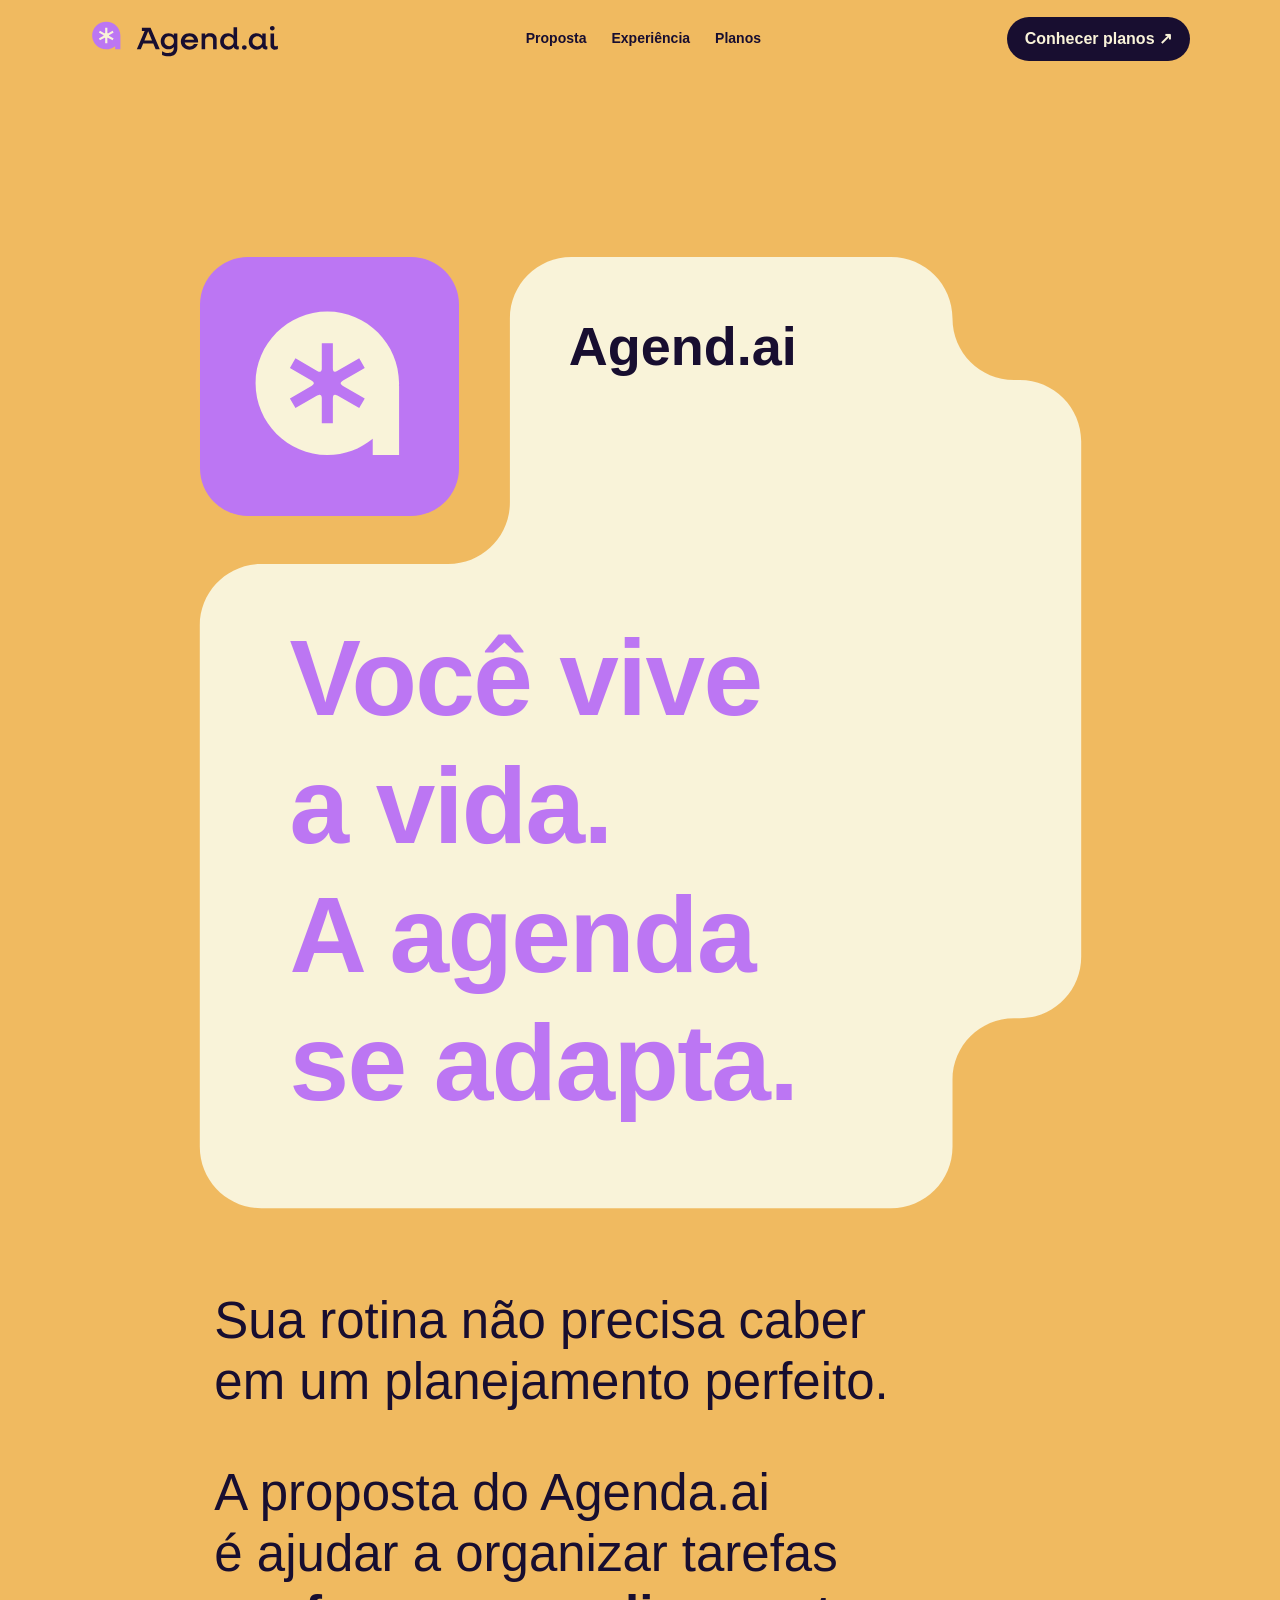
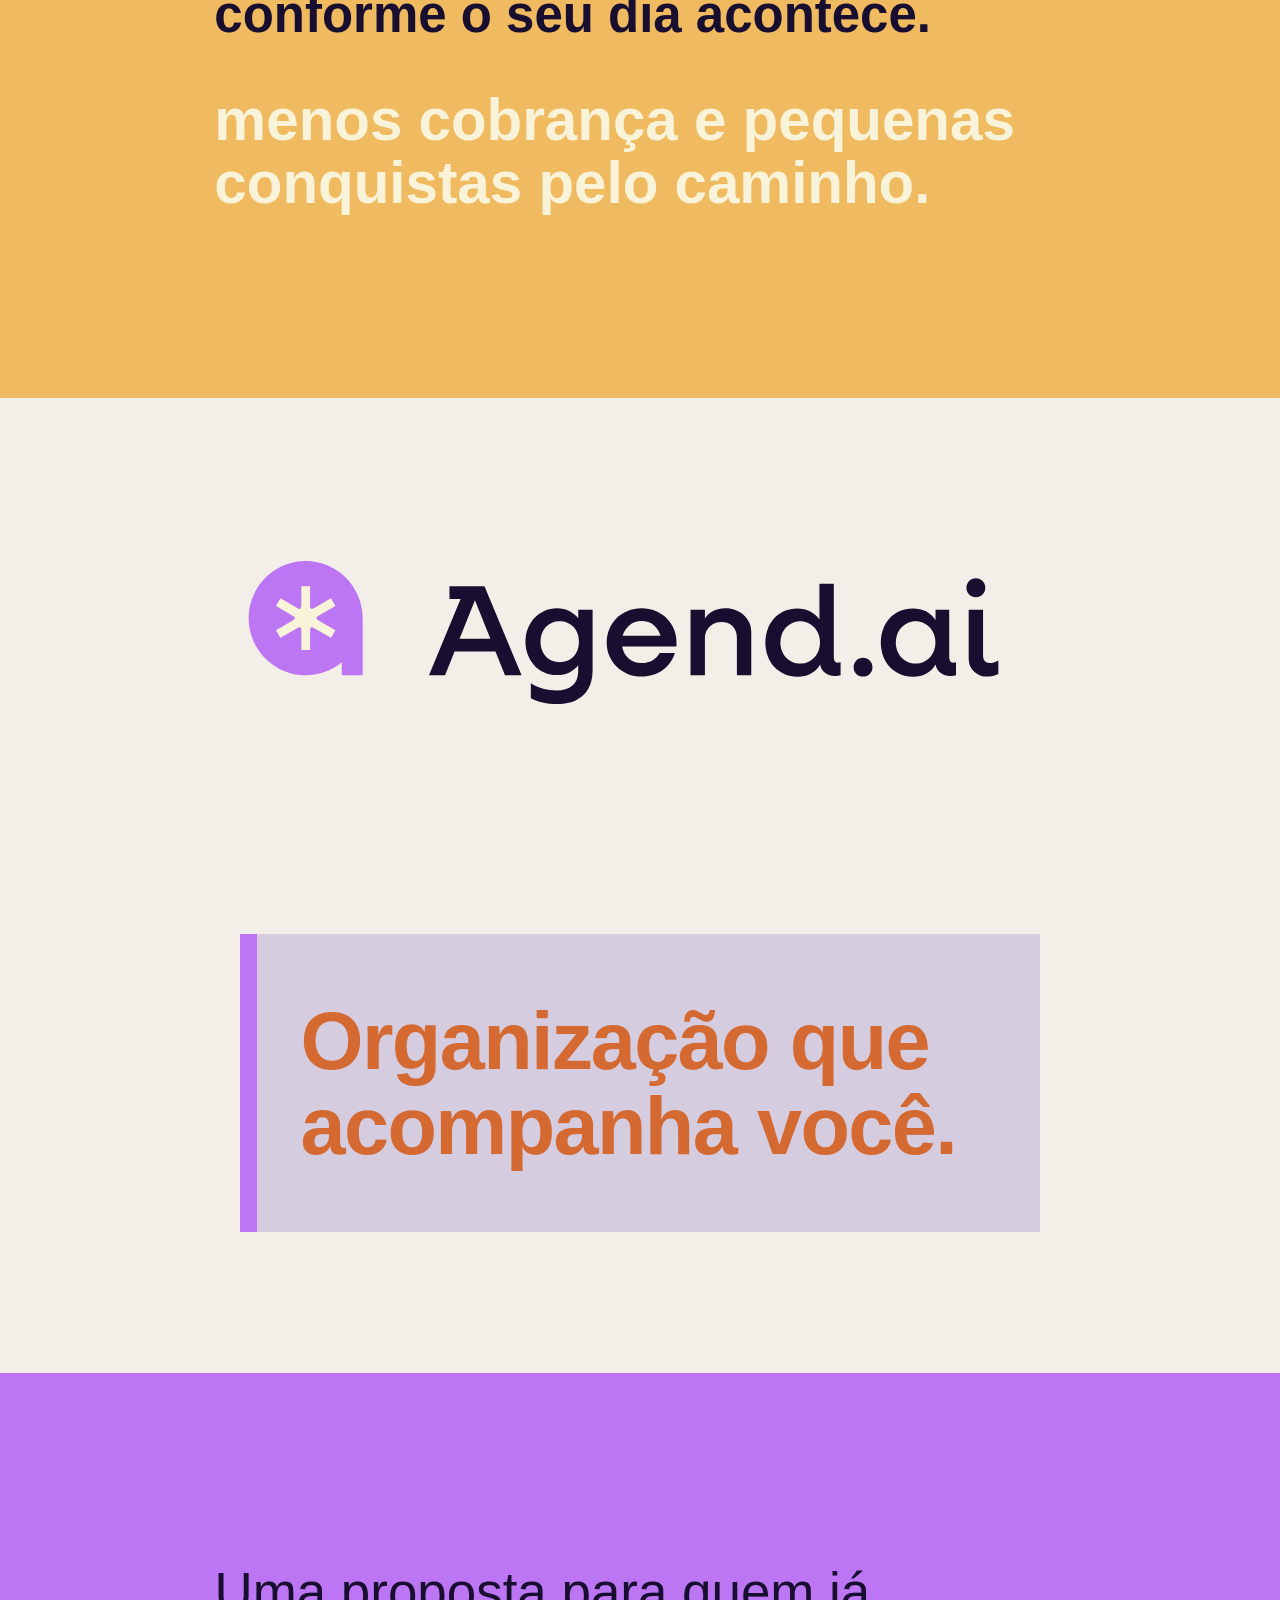
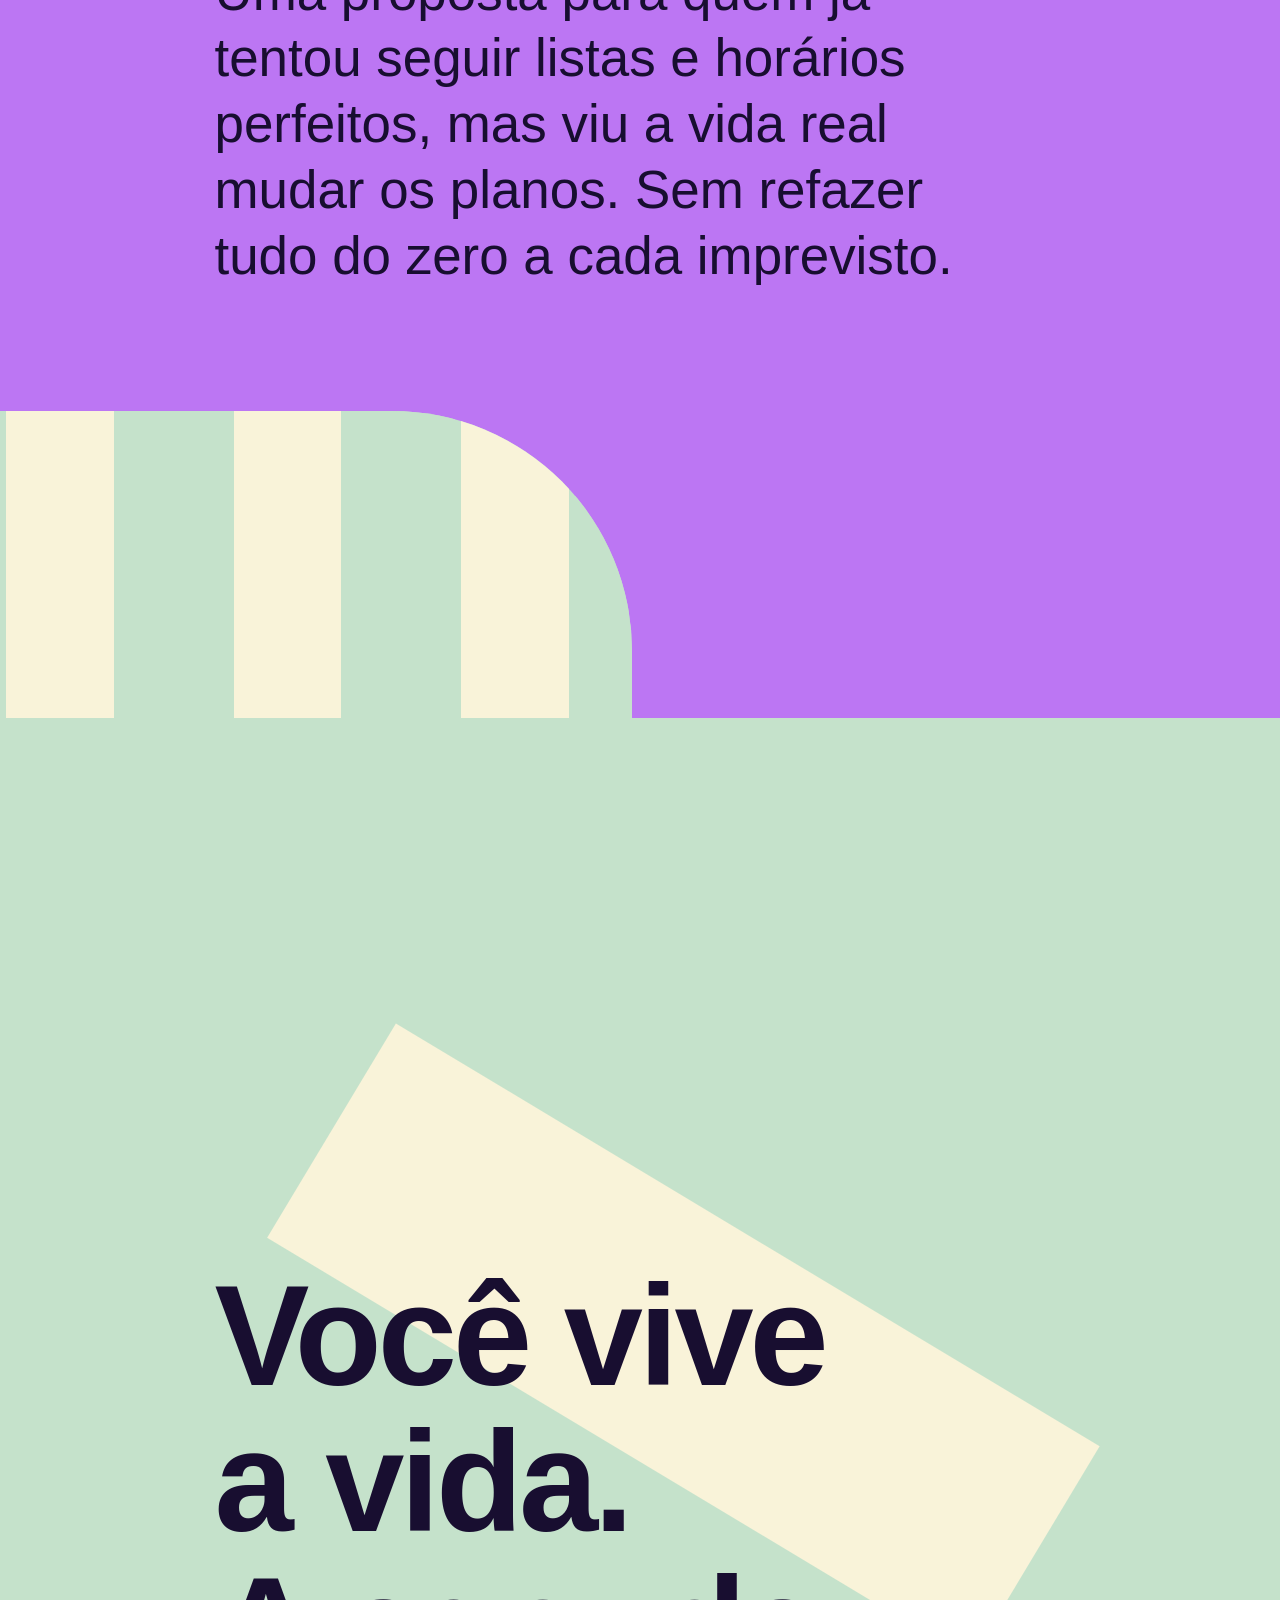
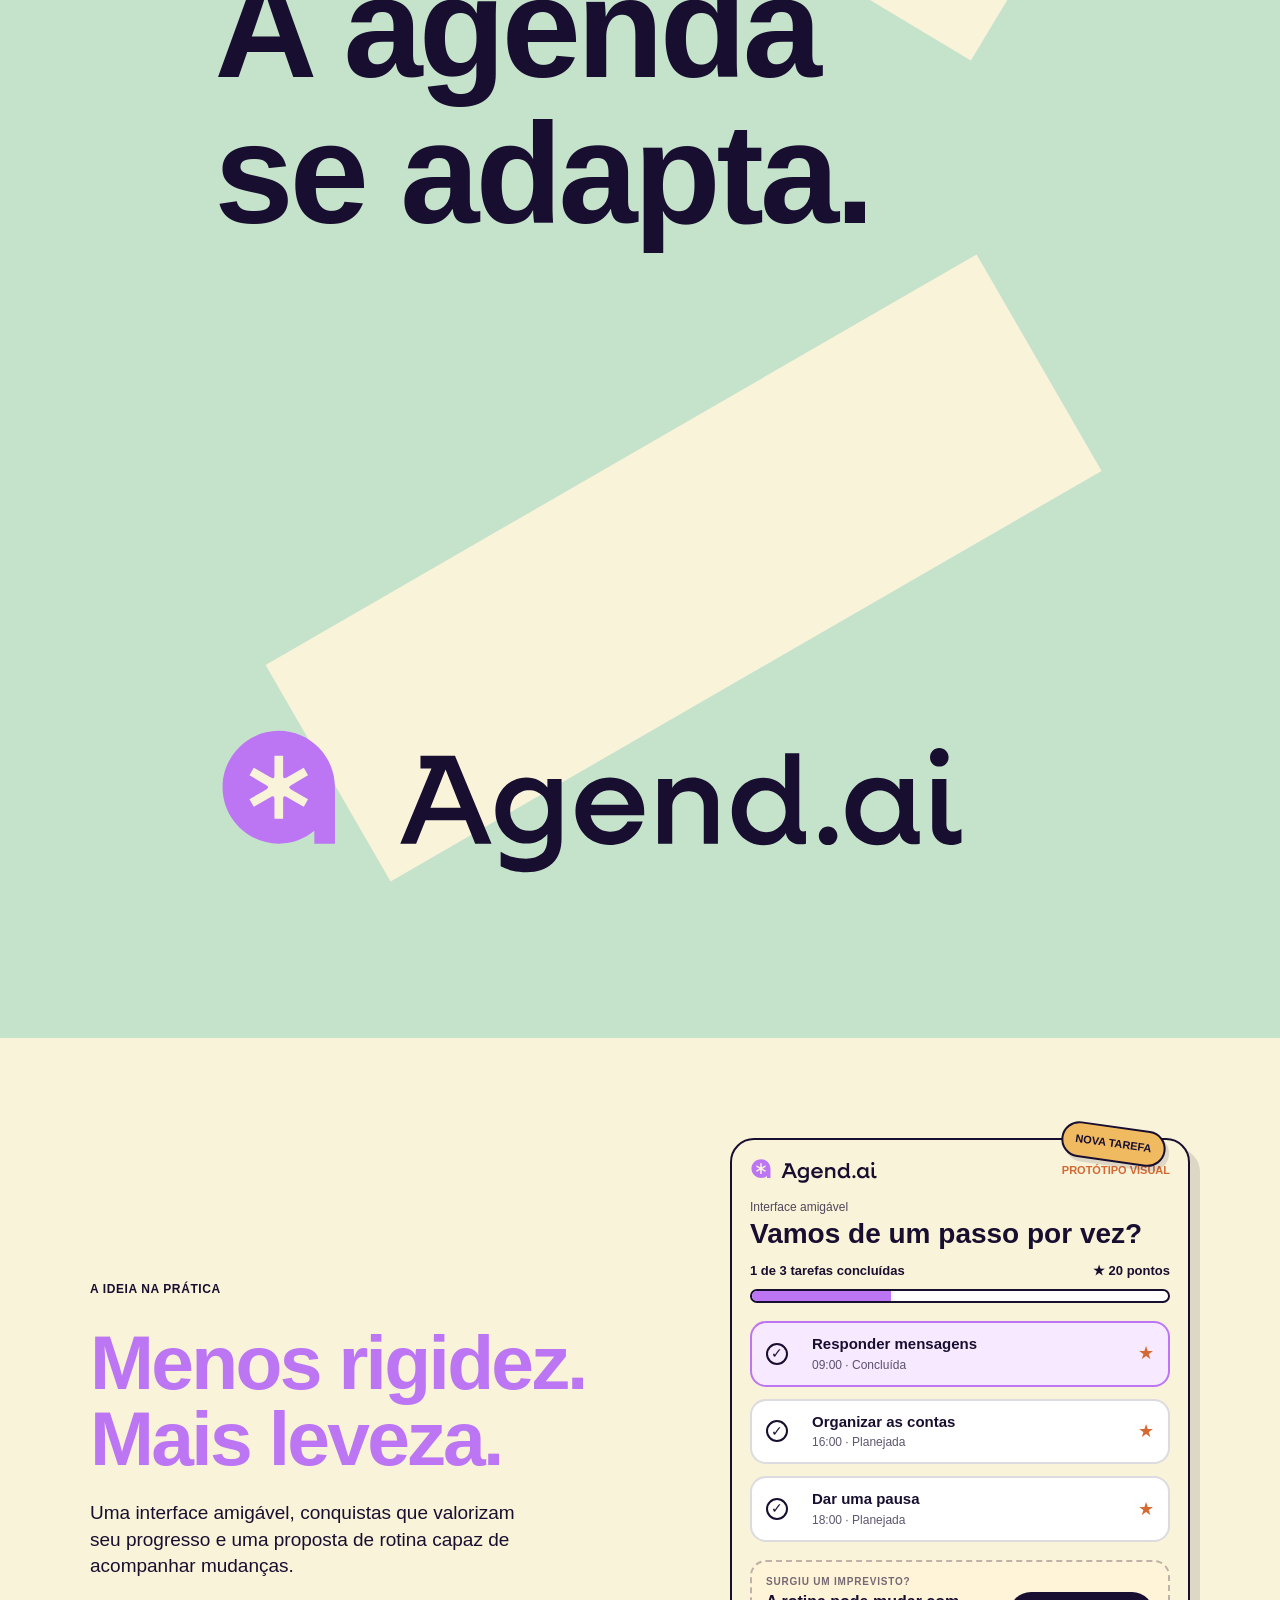
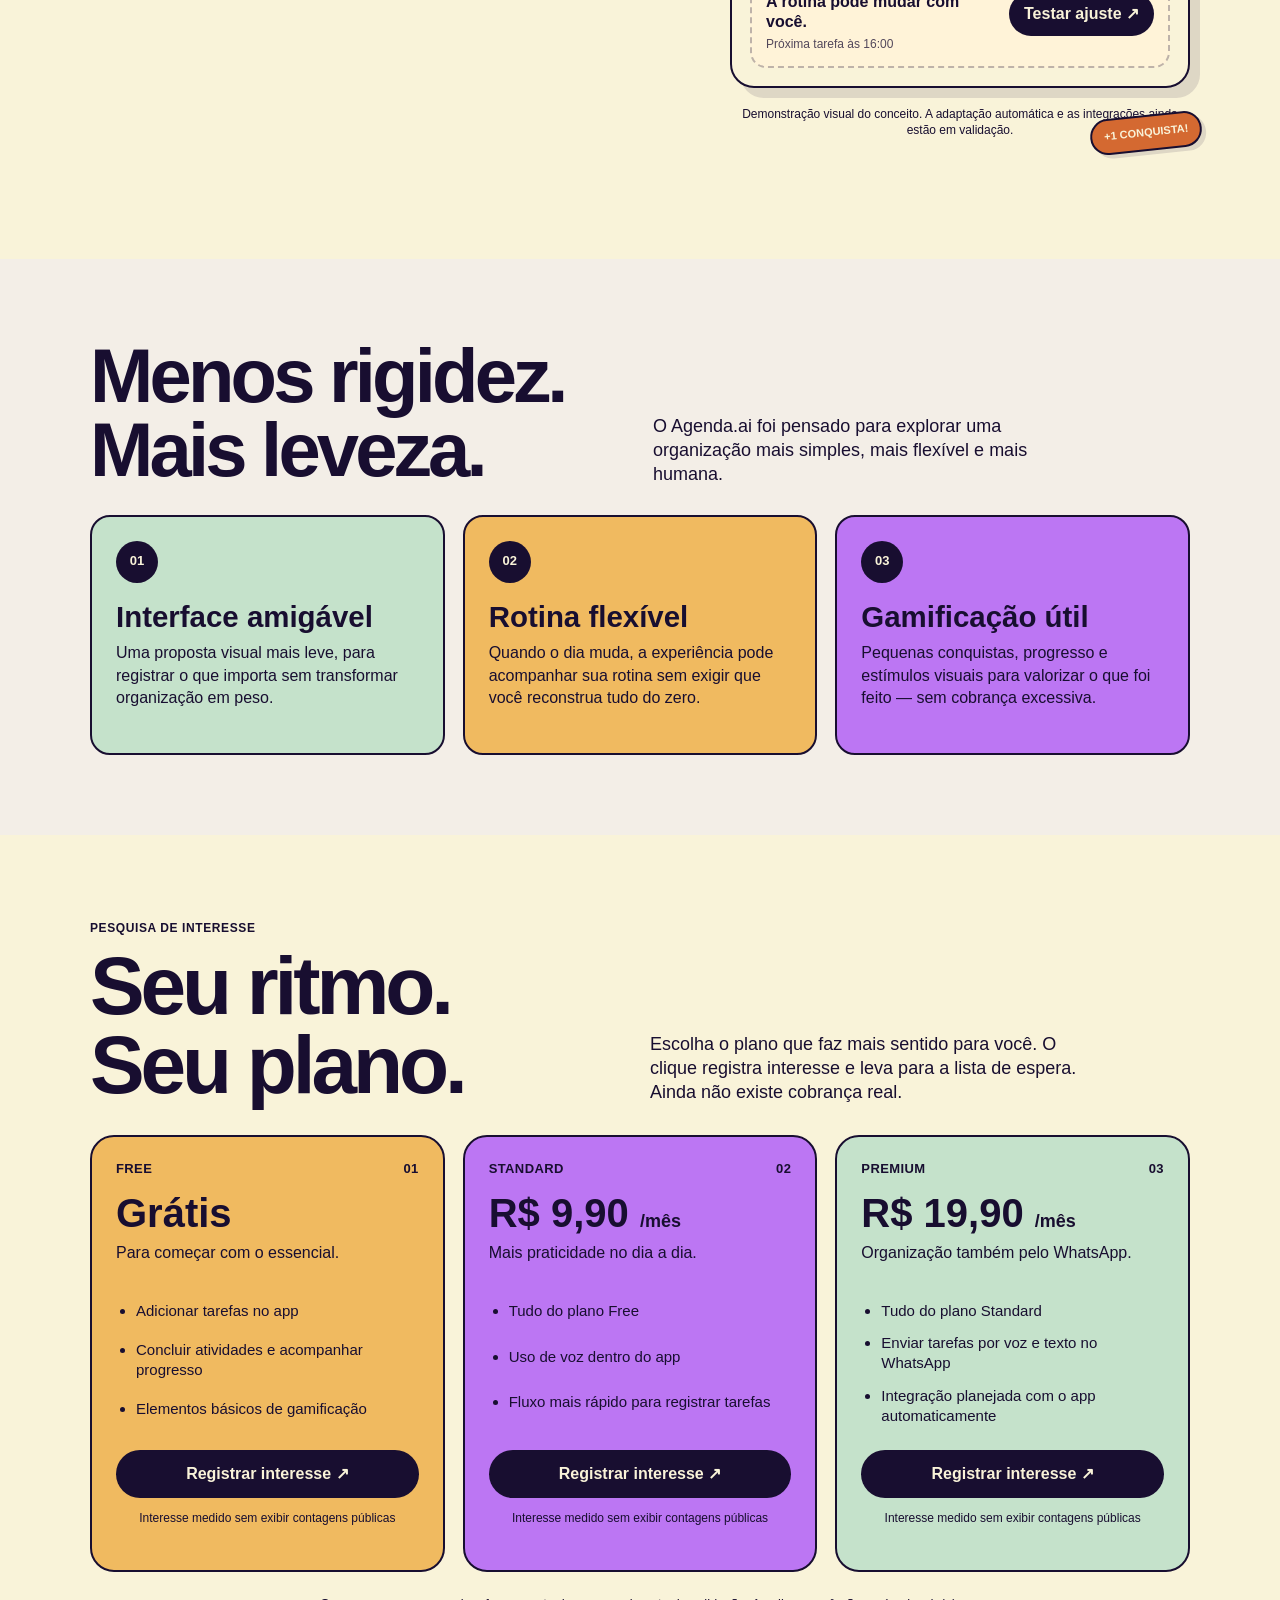
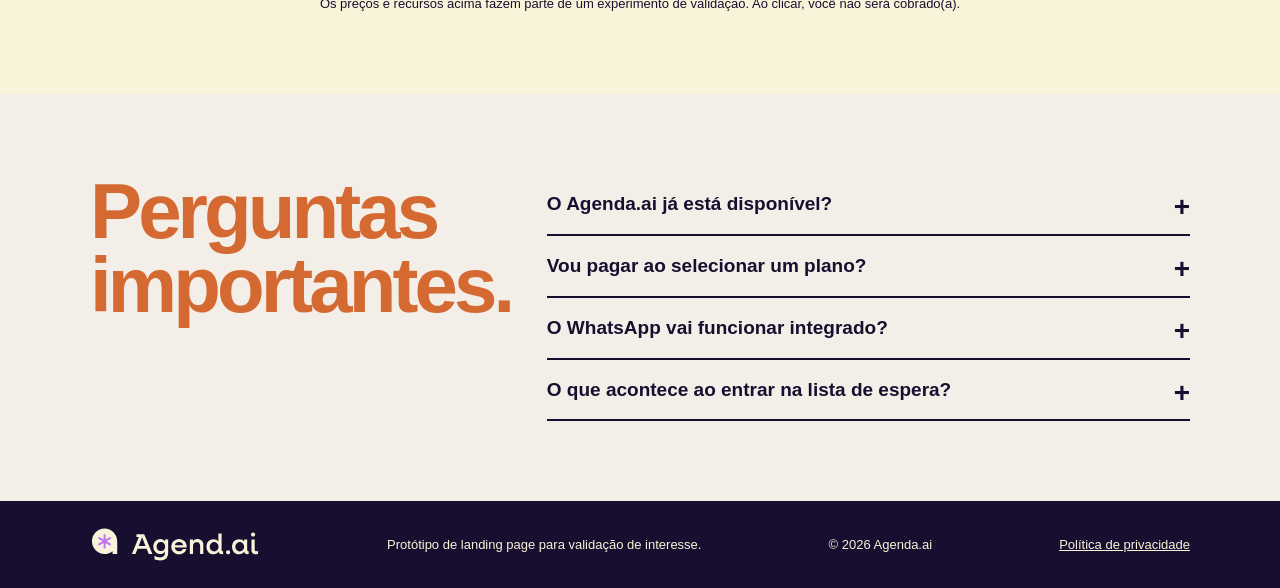
==== index.html @ b71d047f "Add files via upload" ====
<!doctype html>
<html lang="pt-BR">
<head>
  <meta charset="utf-8">
  <meta name="viewport" content="width=device-width,initial-scale=1">
  <meta name="theme-color" content="#f0ba60">
  <meta name="description" content="Agenda.ai: você vive a vida. A agenda se adapta. Uma proposta de organização flexível, com interface amigável e elementos de gamificação.">
  <title>Agenda.ai — Você vive a vida. A agenda se adapta.</title>
  <link rel="icon" type="image/svg+xml" href="logo-symbol.svg">
  <link rel="stylesheet" href="style.css">
  <script defer src="config.js"></script>
  <script defer src="analytics.js"></script>
  <script defer src="app.js"></script>
</head>
<body>
<a class="skip-link" href="#conteudo">Pular para o conteúdo</a>
<header class="reference-nav">
  <div class="wrap nav-inner">
    <a href="#inicio" class="nav-mark" aria-label="Agenda.ai — início"><img src="logo-full-dark.svg" alt="Agenda.ai"></a>
    <nav aria-label="Navegação principal"><a href="#proposta">Proposta</a><a href="#experiencia">Experiência</a><a href="#planos">Planos</a></nav>
    <a href="#planos" class="nav-link-cta">Conhecer planos ↗</a>
  </div>
</header>
<main id="conteudo">
  <section id="inicio" class="reference-hero" aria-labelledby="hero-title">
    <div class="reference-canvas">
      <img class="reference-cutout" src="hero-contour.svg" alt="" aria-hidden="true">
      <img class="reference-hero-logo" src="logo-hero.svg" alt="Símbolo Agenda.ai">
      <span class="reference-name">Agend.ai</span>
      <h1 id="hero-title">Você vive<br>a vida.<br>A agenda<br>se adapta.</h1>
      <div class="reference-hero-copy">
        <p>Sua rotina não precisa caber<br>em um planejamento perfeito.</p>
        <p>A proposta do Agenda.ai<br>é ajudar a organizar tarefas<br><strong>conforme o seu dia acontece.</strong></p>
        <p class="reference-highlight">menos cobrança e pequenas<br>conquistas pelo caminho.</p>
      </div>
    </div>
  </section>

  <section id="proposta" class="reference-intro">
    <div class="reference-intro-inside">
      <img src="logo-full-dark.svg" alt="Agenda.ai" class="reference-intro-logo">
      <div class="reference-statement"><h2>Organização que<br>acompanha você.</h2></div>
    </div>
  </section>

  <section class="reference-purple">
    <div class="reference-purple-content">
      <p>Uma proposta para quem já<br>tentou seguir listas e horários<br>perfeitos, mas viu a vida real<br>mudar os planos. Sem refazer<br>tudo do zero a cada imprevisto.</p>
    </div>
    <div class="reference-fringe" aria-hidden="true"><span></span><span></span><span></span><span></span><span></span><span></span><span></span></div>
  </section>

  <section id="experiencia" class="reference-mint">
    <div class="reference-mint-inside">
      <div class="reference-geometric-shape one" aria-hidden="true"></div>
      <div class="reference-geometric-shape two" aria-hidden="true"></div>
      <h2>Você vive<br>a vida.<br>A agenda<br>se adapta.</h2>
      <div class="reference-mint-logo"><img src="logo-full-dark.svg" alt="Agenda.ai"></div>
    </div>
  </section>

  <section class="demo-section" aria-labelledby="demo-heading">
    <div class="wrap demo-section-grid">
      <div class="demo-section-copy">
        <span class="section-kicker">A IDEIA NA PRÁTICA</span>
        <h2 id="demo-heading">Menos rigidez.<br>Mais leveza.</h2>
        <p>Uma interface amigável, conquistas que valorizam seu progresso e uma proposta de rotina capaz de acompanhar mudanças.</p>
      </div>
      <div class="demo-stage">
        <span class="demo-sticker sticker-first">nova tarefa</span>
        <div class="demo-window">
          <div class="demo-head"><div class="demo-logo"><img src="logo-full-dark.svg" alt="Agenda.ai"></div><span class="demo-live">protótipo visual</span></div>
          <div class="demo-greeting"><span>Interface amigável</span><strong>Vamos de um passo por vez?</strong></div>
          <div class="demo-progress-top"><span id="demo-message">1 de 3 tarefas concluídas</span><span id="demo-score">★ 20 pontos</span></div>
          <div class="progress-track" role="progressbar" aria-label="Progresso de tarefas" aria-valuemin="0" aria-valuemax="3" aria-valuenow="1" id="demo-progress"><div class="progress-fill" id="demo-bar"></div></div>
          <div class="demo-tasks">
            <label class="demo-task checked"><input class="demo-check" type="checkbox" data-task="0" checked><span class="check-ui" aria-hidden="true">✓</span><span class="task-content"><strong>Responder mensagens</strong><small>09:00 · Concluída</small></span><span class="task-star">★</span></label>
            <label class="demo-task"><input class="demo-check" type="checkbox" data-task="1"><span class="check-ui" aria-hidden="true">✓</span><span class="task-content"><strong>Organizar as contas</strong><small id="task-shift-time">16:00 · Planejada</small></span><span class="task-star">★</span></label>
            <label class="demo-task"><input class="demo-check" type="checkbox" data-task="2"><span class="check-ui" aria-hidden="true">✓</span><span class="task-content"><strong>Dar uma pausa</strong><small>18:00 · Planejada</small></span><span class="task-star">★</span></label>
          </div>
          <div class="adaptation"><div><span class="adapt-label">SURGIU UM IMPREVISTO?</span><strong id="adapt-feedback" role="status">A rotina pode mudar com você.</strong><small id="adapt-slot">Próxima tarefa às 16:00</small></div><button id="adapt-toggle" type="button" aria-pressed="false">Testar ajuste ↗</button></div>
        </div>
        <span class="sticker-bottom">+1 conquista!</span>
        <p class="demo-disclaimer">Demonstração visual do conceito. A adaptação automática e as integrações ainda estão em validação.</p>
      </div>
    </div>
  </section>

  <section class="features-section">
    <div class="wrap">
      <div class="features-header">
        <h2>Menos rigidez.<br>Mais leveza.</h2>
        <p>O Agenda.ai foi pensado para explorar uma organização mais simples, mais flexível e mais humana.</p>
      </div>
      <div class="features-grid">
        <article class="feature-card">
          <span class="feature-number">01</span>
          <h3>Interface amigável</h3>
          <p>Uma proposta visual mais leve, para registrar o que importa sem transformar organização em peso.</p>
        </article>
        <article class="feature-card alt">
          <span class="feature-number">02</span>
          <h3>Rotina flexível</h3>
          <p>Quando o dia muda, a experiência pode acompanhar sua rotina sem exigir que você reconstrua tudo do zero.</p>
        </article>
        <article class="feature-card mint">
          <span class="feature-number">03</span>
          <h3>Gamificação útil</h3>
          <p>Pequenas conquistas, progresso e estímulos visuais para valorizar o que foi feito — sem cobrança excessiva.</p>
        </article>
      </div>
    </div>
  </section>

  <section id="planos" class="pricing-section">
    <div class="wrap pricing-wrap">
      <div class="pricing-header">
        <div>
          <span class="section-kicker">Pesquisa de interesse</span>
          <h2>Seu ritmo.<br>Seu plano.</h2>
        </div>
        <p>Escolha o plano que faz mais sentido para você. O clique registra interesse e leva para a lista de espera. Ainda não existe cobrança real.</p>
      </div>

      <div class="plans-grid">
        <article class="plan-card plan-free">
          <div class="plan-top"><span>Free</span><span>01</span></div>
          <h3>Grátis</h3>
          <p class="plan-lead">Para começar com o essencial.</p>
          <ul>
            <li>Adicionar tarefas no app</li>
            <li>Concluir atividades e acompanhar progresso</li>
            <li>Elementos básicos de gamificação</li>
          </ul>
          <button type="button" class="button plan-button" data-plan-button="free">Registrar interesse ↗</button>
          <p class="plan-count" data-count="free">Consultando interesse…</p>
        </article>

        <article class="plan-card plan-standard">
          <div class="plan-top"><span>Standard</span><span>02</span></div>
          <h3>R$ 9,90 <small>/mês</small></h3>
          <p class="plan-lead">Mais praticidade no dia a dia.</p>
          <ul>
            <li>Tudo do plano Free</li>
            <li>Uso de voz dentro do app</li>
            <li>Fluxo mais rápido para registrar tarefas</li>
          </ul>
          <button type="button" class="button plan-button" data-plan-button="standard">Registrar interesse ↗</button>
          <p class="plan-count" data-count="standard">Consultando interesse…</p>
        </article>

        <article class="plan-card plan-premium">
          <div class="plan-top"><span>Premium</span><span>03</span></div>
          <h3>R$ 19,90 <small>/mês</small></h3>
          <p class="plan-lead">Organização também pelo WhatsApp.</p>
          <ul>
            <li>Tudo do plano Standard</li>
            <li>Enviar tarefas por voz e texto no WhatsApp</li>
            <li>Integração planejada com o app automaticamente</li>
          </ul>
          <button type="button" class="button plan-button" data-plan-button="premium">Registrar interesse ↗</button>
          <p class="plan-count" data-count="premium">Consultando interesse…</p>
        </article>
      </div>

      <p class="pricing-note">Os preços e recursos acima fazem parte de um experimento de validação. Ao clicar, você não será cobrado(a).</p>
    </div>
  </section>

  <section class="faq-section">
    <div class="wrap faq-wrap">
      <div>
        <h2>Perguntas<br>importantes.</h2>
      </div>
      <div class="faq-list">
        <details>
          <summary>O Agenda.ai já está disponível?</summary>
          <p>Ainda não. Esta página apresenta a proposta e mede interesse nos planos e recursos.</p>
        </details>
        <details>
          <summary>Vou pagar ao selecionar um plano?</summary>
          <p>Não. O clique apenas registra interesse e direciona você para uma lista de espera opcional.</p>
        </details>
        <details>
          <summary>O WhatsApp vai funcionar integrado?</summary>
          <p>Essa é uma das funcionalidades em validação para o plano Premium.</p>
        </details>
        <details>
          <summary>O que acontece ao entrar na lista de espera?</summary>
          <p>Seu contato fica salvo para avisos futuros sobre o andamento da proposta.</p>
        </details>
      </div>
    </div>
  </section>
</main>

<footer class="site-footer">
  <div class="wrap footer-inner">
    <img src="logo-full-cream.svg" alt="Agenda.ai" class="footer-logo">
    <p>Protótipo de landing page para validação de interesse.</p>
    <small>© <span id="year"></span> Agenda.ai</small>
    <a href="privacidade.html">Política de privacidade</a>
  </div>
</footer>
</body>
</html>
---- style.css ----
:root{
  --mustard:#f0ba60;
  --cream:#f9f3d9;
  --ink:#180e30;
  --purple:#bc76f3;
  --orange:#d46931;
  --mint:#c5e2cb;
  --lav:#d5ccdf;
  --line:rgba(24,14,48,.12);
  --milk:#f3eee7;
}
*{box-sizing:border-box}
html{scroll-behavior:smooth}
body{margin:0;font-family:Arial,Helvetica,sans-serif;color:var(--ink);background:var(--cream);line-height:1.25}
a{color:inherit;text-decoration:none}
img{max-width:100%;display:block}
button,input{font:inherit}
button{cursor:pointer}
.wrap{width:min(1100px,calc(100% - 48px));margin:0 auto}
.skip-link{position:absolute;left:-999px;top:10px;background:var(--cream);padding:10px 14px;border-radius:10px;border:2px solid var(--ink);z-index:1000}
.skip-link:focus{left:10px}
.section-kicker{display:inline-block;font-size:12px;font-weight:700;letter-spacing:.05em;text-transform:uppercase;margin-bottom:10px}
.button{border:none;border-radius:999px;padding:14px 18px;font-weight:800;background:var(--ink);color:var(--cream)}

.topbar{position:sticky;top:0;z-index:30;background:rgba(240,186,96,.95);backdrop-filter:blur(8px);border-bottom:1px solid rgba(24,14,48,.12)}
.topbar-inner{display:flex;align-items:center;justify-content:space-between;gap:20px;min-height:72px}
.brand-logo{width:150px;height:auto}
.site-nav{display:flex;gap:24px;font-size:14px;font-weight:700}
.nav-cta{border:2px solid var(--ink);border-radius:999px;padding:10px 14px;font-size:13px;font-weight:800;background:var(--cream)}
.wordmark{display:inline-flex;align-items:center;gap:10px;font-weight:800;font-size:24px}.brand-icon{display:grid;place-items:center;width:34px;height:34px;border-radius:10px;background:var(--purple);color:var(--cream);font-size:20px;font-weight:900}.brand-icon span{font-size:14px}


.hero-section{background:var(--mustard);padding:38px 0 50px}
.hero-wrap{display:grid;gap:28px}
.hero-top{display:grid;grid-template-columns:110px minmax(0,1fr);gap:26px;align-items:start}
.hero-symbol{width:110px;height:110px;border-radius:24px;object-fit:cover}
.hero-card{background:var(--cream);padding:28px 30px 24px;border-radius:22px 22px 34px 34px;position:relative;min-height:340px}
.hero-card::before{content:"";position:absolute;right:0;top:0;width:110px;height:72px;background:var(--mustard);border-bottom-left-radius:40px}
.hero-card::after{content:"";position:absolute;right:0;bottom:52px;width:86px;height:92px;background:var(--mustard);border-top-left-radius:40px;border-bottom-left-radius:40px}
.hero-brand-line{font-size:22px;font-weight:700;margin-bottom:30px;position:relative;z-index:1}
.hero-card h1{margin:0;position:relative;z-index:1;font-size:clamp(54px,7vw,82px);line-height:.98;letter-spacing:-.05em;color:var(--purple);max-width:520px}
.hero-copy{max-width:580px;padding-left:6px}
.hero-copy p{font-size:18px;line-height:1.3;margin:0 0 20px}
.hero-copy strong{font-weight:800}
.hero-highlight{font-size:18px;font-weight:800;color:var(--cream);max-width:460px}

.intro-section{background:var(--milk);padding:70px 0 82px}
.intro-wrap{display:grid;gap:38px;align-items:center}
.section-logo{width:min(430px,100%)}
.intro-statement{background:var(--lav);padding:28px 30px;border-left:8px solid var(--purple)}
.intro-statement h2{margin:0;font-size:clamp(42px,6vw,58px);line-height:1.02;letter-spacing:-.04em;color:var(--orange);max-width:690px}

.message-section{background:var(--purple);padding:56px 0}
.message-wrap p{margin:0;max-width:620px;color:var(--ink);font-size:22px;line-height:1.18}

.concept-section{background:linear-gradient(to right,var(--mint) 0 74%,var(--cream) 74% 100%);position:relative;padding:0 0 80px}
.concept-top-stripes{height:110px;background:repeating-linear-gradient(90deg,var(--cream) 0 36px,transparent 36px 74px);width:min(300px,80%);border-bottom-right-radius:80px}
.concept-wrap{display:grid;grid-template-columns:minmax(0,1.03fr) minmax(350px,0.97fr);gap:34px;align-items:center;padding-top:36px}
.concept-copy h2{margin:0 0 22px;font-size:clamp(58px,7.2vw,92px);line-height:.98;letter-spacing:-.06em;max-width:470px}
.concept-copy p{max-width:450px;font-size:18px;line-height:1.35;margin:0}
.demo-stage{position:relative;max-width:430px;justify-self:end}
.demo-window{background:var(--cream);border:2px solid var(--ink);border-radius:24px;padding:18px;box-shadow:10px 10px 0 rgba(24,14,48,.12)}
.demo-head{display:flex;justify-content:space-between;align-items:center;gap:14px;margin-bottom:16px}
.demo-logo img{width:128px}
.demo-live{font-size:11px;font-weight:800;text-transform:uppercase;color:var(--orange)}
.demo-greeting span{display:block;font-size:12px;color:rgba(24,14,48,.75);margin-bottom:4px}
.demo-greeting strong{display:block;font-size:28px;line-height:1.05;margin-bottom:14px}
.demo-progress-top{display:flex;justify-content:space-between;gap:10px;font-size:13px;font-weight:700;margin-bottom:10px}
.progress-track{height:14px;background:#fff;border:2px solid var(--ink);border-radius:999px;overflow:hidden}
.progress-fill{height:100%;width:33.3%;background:var(--purple);transition:width .2s ease}
.demo-tasks{display:grid;gap:12px;margin:18px 0}
.demo-task{display:grid;grid-template-columns:34px 1fr auto;align-items:center;gap:12px;padding:12px 14px;background:#fff;border:2px solid rgba(24,14,48,.15);border-radius:16px}
.demo-task input{position:absolute;opacity:0;pointer-events:none}
.demo-task.checked{border-color:var(--purple);background:#f7e9ff}
.check-ui{width:22px;height:22px;border-radius:50%;border:2px solid var(--ink);display:grid;place-items:center;font-size:14px}
.task-content strong{display:block;font-size:15px}
.task-content small{display:block;margin-top:4px;color:rgba(24,14,48,.7);font-size:12px}
.task-star{font-size:18px;color:var(--orange)}
.adaptation{display:grid;grid-template-columns:1fr auto;gap:16px;align-items:center;padding:14px;border-radius:16px;background:#fff3d8;border:2px dashed rgba(24,14,48,.28)}
.adapt-label{display:block;font-size:10px;font-weight:800;letter-spacing:.08em;text-transform:uppercase;color:rgba(24,14,48,.6)}
#adapt-feedback{display:block;margin-top:3px;font-size:16px}
#adapt-slot{display:block;margin-top:5px;font-size:12px;color:rgba(24,14,48,.75)}
#adapt-toggle{border:none;border-radius:999px;padding:12px 15px;background:var(--ink);color:var(--cream);font-weight:800}
.demo-sticker,.sticker-bottom{position:absolute;font-size:11px;font-weight:800;text-transform:uppercase;border:2px solid var(--ink);border-radius:999px;padding:9px 12px;box-shadow:4px 4px 0 rgba(24,14,48,.12)}
.sticker-first{top:-12px;right:24px;background:var(--mustard);transform:rotate(8deg)}
.sticker-bottom{right:-12px;bottom:-12px;background:var(--orange);color:var(--cream);transform:rotate(-6deg)}
.demo-disclaimer{font-size:12px;line-height:1.4;margin:18px 8px 0;text-align:center}

.features-section{background:var(--cream);padding:80px 0}
.features-header{display:grid;grid-template-columns:minmax(0,1fr) minmax(0,1fr);gap:26px;align-items:end;margin-bottom:28px}
.features-header h2{margin:0;font-size:clamp(48px,7vw,76px);line-height:.97;letter-spacing:-.05em}
.features-header p{margin:0;max-width:420px;font-size:18px;line-height:1.35}
.features-grid{display:grid;grid-template-columns:repeat(3,1fr);gap:18px}
.feature-card{background:#fff;border:2px solid var(--ink);border-radius:20px;padding:24px;min-height:240px}
.feature-card.alt{background:var(--mustard)}
.feature-card.mint{background:var(--mint)}
.feature-number{display:inline-flex;align-items:center;justify-content:center;width:42px;height:42px;border-radius:50%;background:var(--ink);color:var(--cream);font-size:13px;font-weight:800}
.feature-card h3{margin:18px 0 10px;font-size:30px;line-height:1.03}
.feature-card p{margin:0;font-size:15px;line-height:1.4}

.pricing-section{background:var(--milk);padding:82px 0}
.pricing-header{display:grid;grid-template-columns:minmax(0,1fr) minmax(0,1fr);gap:20px;align-items:end;margin-bottom:30px}
.pricing-header h2{margin:0;font-size:clamp(54px,7vw,82px);line-height:.97;letter-spacing:-.05em}
.pricing-header p{margin:0;max-width:450px;font-size:18px;line-height:1.35}
.plans-grid{display:grid;grid-template-columns:repeat(3,1fr);gap:18px}
.plan-card{border:2px solid var(--ink);border-radius:24px;padding:24px;display:flex;flex-direction:column;min-height:390px;background:#fff}
.plan-standard{background:var(--purple)}
.plan-premium{background:var(--mint)}
.plan-top{display:flex;justify-content:space-between;align-items:center;font-size:13px;font-weight:800;text-transform:uppercase;letter-spacing:.03em;margin-bottom:16px}
.plan-card h3{font-size:44px;line-height:1;margin:0 0 10px}
.plan-card h3 small{font-size:18px}
.plan-lead{margin:0 0 18px;font-size:16px;min-height:40px}
.plan-card ul{margin:0 0 24px;padding-left:18px;display:grid;gap:12px;flex:1}
.plan-card li{font-size:15px;line-height:1.35}
.plan-button{width:100%;justify-content:center}
.plan-count{margin:12px 0 0;font-size:12px;line-height:1.4;text-align:center;min-height:36px}
.pricing-note{margin:24px 0 0;font-size:13px;text-align:center}

.faq-section{background:var(--cream);padding:80px 0}
.faq-wrap{display:grid;grid-template-columns:minmax(250px,.8fr) minmax(0,1.2fr);gap:28px}
.faq-wrap h2{margin:0;font-size:clamp(52px,7vw,78px);line-height:.95;letter-spacing:-.05em;color:var(--orange)}
.faq-list details{border-bottom:2px solid var(--ink);padding:18px 0}
.faq-list summary{list-style:none;cursor:pointer;position:relative;padding-right:28px;font-weight:800;font-size:19px}
.faq-list summary::-webkit-details-marker{display:none}
.faq-list summary::after{content:'+';position:absolute;right:0;top:-3px;font-size:28px}
.faq-list details[open] summary::after{content:'−'}
.faq-list p{margin:14px 0 0;font-size:15px;line-height:1.45;max-width:650px}

.site-footer{background:var(--ink);color:var(--cream);padding:26px 0}
.footer-inner{display:flex;align-items:center;justify-content:space-between;gap:18px;flex-wrap:wrap}
.footer-logo{width:150px}
.site-footer p,.site-footer small{margin:0;font-size:13px}
.site-footer a{text-decoration:underline;font-size:13px}

/* Inner pages / admin */
.inner-page{min-height:100vh;background:var(--mustard)}
.secondary-main{padding:72px 0 110px}
.paper-panel{max-width:720px;margin-inline:auto;background:var(--cream);border:2px solid var(--ink);border-radius:28px;padding:42px;box-shadow:10px 10px 0 rgba(24,14,48,.12)}
.paper-panel h1{font-size:clamp(38px,5vw,64px);margin:16px 0}
.paper-panel>p,.paper-panel p{font-size:16px;line-height:1.45}
.status-tag{display:inline-flex;padding:9px 15px;border-radius:999px;background:var(--purple);color:var(--ink);font-size:12px;font-weight:900}
.selected-plan-box{display:flex;justify-content:space-between;gap:20px;align-items:center;background:var(--lav);border:2px solid var(--ink);padding:18px;border-radius:15px;margin:24px 0;font-size:18px;font-weight:900}
.notice{border-radius:14px;background:rgba(212,105,49,.13);border-left:5px solid var(--orange);padding:16px;font-size:14px;line-height:1.5;margin:22px 0}
.form-field{display:grid;gap:6px;margin:18px 0}.form-field label{font-weight:900;font-size:14px}.form-field input,.admin-login input{border:2px solid var(--ink);background:#fff;border-radius:12px;padding:15px;width:100%;outline-offset:2px}
.consent-row{display:flex;align-items:flex-start;gap:12px;font-size:12px;margin:20px 0}.consent-row input{width:22px;height:22px;flex-shrink:0}.consent-row a{text-decoration:underline}.full-button{width:100%;justify-content:center}.form-status{font-size:13px;margin-top:15px}.form-status.error{color:#8c2417}.back-link{display:inline-block;margin-top:26px;text-decoration:underline;font-weight:900}.success-box{display:none;text-align:center}.success-box.active{display:block}.success-icon{width:95px;height:95px;border-radius:28px;background:var(--purple);display:grid;place-items:center;color:var(--cream);font-size:57px;margin:0 auto}.privacy-panel{max-width:850px}.privacy-panel h2{font-size:28px;margin:30px 0 10px}.privacy-panel p{font-size:15px}.privacy-panel a{text-decoration:underline}.admin-page{min-height:100vh;background:var(--milk)}.admin-main{padding:65px 0 110px}.admin-intro{display:flex;justify-content:space-between;align-items:center;gap:20px;margin-bottom:27px}.admin-intro h1{font-size:clamp(40px,5vw,65px);margin:10px 0}.admin-intro p{margin:0}.admin-login{display:grid;gap:14px;max-width:450px;background:var(--cream);padding:30px;border:2px solid var(--ink);border-radius:20px}.admin-login label{font-weight:900}.admin-data{display:none}.admin-actions{display:flex;gap:12px;flex-wrap:wrap;margin:20px 0}.button-light{background:var(--cream);color:var(--ink);border:2px solid var(--ink)}.admin-grid{display:grid;grid-template-columns:repeat(3,1fr);gap:15px;margin:24px 0 46px}.metric{background:var(--cream);padding:26px;border:2px solid var(--ink);border-radius:20px}.metric:nth-child(2){background:var(--purple)}.metric:nth-child(3){background:var(--mint)}.metric h3{font-size:25px;margin:0 0 15px}.metric strong{font-size:53px;line-height:1;display:block}.metric span{font-size:13px;margin-top:14px;display:block}.table-wrap{overflow-x:auto;background:var(--cream);border:2px solid var(--ink);border-radius:17px}.admin-table{border-collapse:collapse;width:100%;min-width:600px}.admin-table th,.admin-table td{padding:16px;border-bottom:1px solid var(--line);font-size:13px;text-align:left}.admin-table th{background:var(--lav)}.delete-button{border:1px solid var(--ink);border-radius:8px;background:var(--mustard);padding:6px 10px;font-weight:900}.admin-subtitle{font-size:14px}.muted{opacity:.75}

@media (max-width:900px){
  .site-nav{display:none}
  .hero-top{grid-template-columns:88px 1fr;gap:18px}
  .hero-symbol{width:88px;height:88px;border-radius:20px}
  .hero-card{min-height:290px;padding:22px 22px 20px}
  .hero-card::before{width:80px;height:56px}
  .hero-card::after{width:66px;height:72px;bottom:42px}
  .concept-wrap,.pricing-header,.features-header,.faq-wrap{grid-template-columns:1fr}
  .concept-section{background:var(--mint)}
  .concept-wrap{padding-top:24px}
  .demo-stage{justify-self:start;max-width:100%}
  .features-grid,.plans-grid,.admin-grid{grid-template-columns:1fr}
}
@media (max-width:680px){
  .wrap{width:min(100% - 28px,760px)}
  .topbar-inner{min-height:68px}
  .brand-logo,.footer-logo{width:130px}
  .nav-cta{padding:10px 12px;font-size:12px}
  .hero-section{padding-top:28px}
  .hero-top{grid-template-columns:1fr;gap:18px}
  .hero-card h1{font-size:clamp(46px,13vw,66px)}
  .hero-card{min-height:0}
  .hero-copy p,.hero-highlight{font-size:16px}
  .intro-statement h2{font-size:42px}
  .message-wrap p{font-size:18px}
  .concept-top-stripes{height:84px;width:230px;background:repeating-linear-gradient(90deg,var(--cream) 0 28px,transparent 28px 56px)}
  .concept-copy h2{font-size:54px}
  .demo-logo img{width:112px}
  .demo-greeting strong{font-size:22px}
  .adaptation{grid-template-columns:1fr}
  .features-header h2,.pricing-header h2,.faq-wrap h2{font-size:52px}
  .feature-card h3{font-size:26px}
  .plan-card h3{font-size:36px}
  .selected-plan-box{flex-direction:column;align-items:flex-start;gap:8px}
}
@media (prefers-reduced-motion: reduce){html{scroll-behavior:auto}.progress-fill{transition:none}}

/* =====================================
   REPRODUÇÃO FIEL: AGEND.IA LANDING
   Referência: SVG original 1080 x 5757.7
   A fonte original Fliper é utilizada se instalada no computador.
   O ZIP não redistribui arquivos de fonte.
   ===================================== */
:root{--mustard:#f0ba60;--cream:#f9f3d9;--ink:#180e30;--purple:#bc76f3;--orange:#d46931;--mint:#c5e2cb;--lav:#d5ccdf;--milk:#f3eee7;--softgreen:#9ac1a5;--darkterracotta:#86382e}
html,body{margin:0}
body{font-family:'Fliper', 'Fliper Regular', 'Trebuchet MS',Arial,sans-serif;font-weight:400;background:var(--milk);color:var(--ink)}
h1,h2,h3,.reference-name,.button,.plan-top{font-family:'Fliper','Fliper SemiBold','Trebuchet MS',Arial,sans-serif;font-weight:600}
.reference-nav{position:relative;z-index:10;background:var(--mustard);min-height:78px;display:flex;align-items:center}
.reference-nav .nav-inner{display:flex;align-items:center;justify-content:space-between;gap:30px;min-height:78px}
.nav-mark img{width:190px;height:auto}
.reference-nav nav{display:flex;gap:25px;font-weight:600}
.reference-nav nav a{font-size:14px}
.nav-link-cta{display:inline-flex;border-radius:999px;padding:12px 18px;background:var(--ink);color:var(--cream);font-weight:600}
.reference-hero{background:var(--mustard);overflow:hidden}
.reference-canvas{position:relative;width:min(100%,1080px);aspect-ratio:1080 / 1920;margin:auto;container-type:inline-size}
.reference-cutout{position:absolute;inset:0;display:block;width:100%;height:100%;object-fit:contain;object-position:top left;pointer-events:none}
.reference-hero-logo{position:absolute;left:9.24%;top:9.3%;width:24%;height:auto;aspect-ratio:1;object-fit:contain}
.reference-name{position:absolute;top:12.55%;left:43.4%;font-size:5.0cqw;line-height:1;color:var(--ink)}
.reference-canvas h1{position:absolute;left:17.55%;top:27.9%;margin:0;color:var(--purple);font-size:9.92cqw;line-height:1.20;letter-spacing:-.015em}
.reference-hero-copy{position:absolute;left:10.59%;top:63.1%;width:85%;font-size:4.72cqw;line-height:1.20;color:var(--ink)}
.reference-hero-copy p{font-size:inherit;line-height:inherit;margin:0 0 4.6cqw}
.reference-hero-copy p:nth-child(2){margin-bottom:4.1cqw}
.reference-hero-copy strong{font-weight:600}
.reference-hero-copy .reference-highlight{font-size:5.4cqw;font-weight:600;color:var(--cream);line-height:1.08;margin-top:0}
.reference-intro{background:var(--milk);padding:0;overflow:hidden}
.reference-intro-inside{width:min(100%,1080px);aspect-ratio:1080 / 975;margin:0 auto;position:relative;container-type:inline-size}
.reference-intro-logo{position:absolute;left:13%;top:16%;width:71%;height:auto}
.reference-statement{position:absolute;left:13%;top:55%;width:74%;background:var(--lav);border-left:1.6cqw solid var(--purple);padding:6cqw 4cqw 5.8cqw}
.reference-statement h2{font-size:7.5cqw;color:var(--orange);line-height:1.05;margin:0;letter-spacing:-.02em}
.reference-purple{background:var(--purple);position:relative;overflow:hidden}
.reference-purple-content{width:min(100%,1080px);height:auto;aspect-ratio:1080 / 945;margin:auto;position:relative;container-type:inline-size}
.reference-purple-content p{position:absolute;top:19.7%;left:10.6%;font-size:4.9cqw;line-height:1.245;margin:0;max-width:83%;color:var(--ink)}
.reference-fringe{position:absolute;left:0;bottom:0;height:min(24vw,315px);width:min(63%,632px);display:flex;align-items:stretch;overflow:hidden;border-top-right-radius:240px;background:var(--mint)}
.reference-fringe span{height:100%;background:var(--cream);width:17%;margin-left:1%;flex-shrink:0}
.reference-fringe span:nth-child(2n){background:var(--mint)}
.reference-mint{background:var(--mint);overflow:hidden}
.reference-mint-inside{width:min(100%,1080px);aspect-ratio:1080 / 1920;margin:0 auto;position:relative;container-type:inline-size}
.reference-mint h2{position:absolute;left:10.6%;top:28.4%;margin:0;z-index:2;font-size:13.18cqw;line-height:1.025;color:var(--ink);letter-spacing:-.028em}
.reference-geometric-shape{position:absolute;pointer-events:none;background:var(--cream);width:76%;height:13%;left:16%;transform:rotate(31deg)}
.reference-geometric-shape.one{top:26%}
.reference-geometric-shape.two{top:69%;transform:rotate(-30deg)}
.reference-mint-logo{position:absolute;left:10.6%;bottom:8.3%;width:70%;z-index:2}
.reference-mint-logo img{width:100%}
.demo-section{background:var(--cream);padding:100px 0 120px}
.demo-section-grid{display:grid;grid-template-columns:1fr 1fr;gap:50px;align-items:center}
.demo-section-copy h2{font-size:clamp(50px,6vw,88px);line-height:.98;letter-spacing:-.035em;margin:18px 0 24px}
.demo-section-copy p{font-size:19px;line-height:1.4;max-width:450px}
.demo-stage{max-width:460px;justify-self:end}
.demo-greeting strong{font-family:'Fliper','Trebuchet MS',Arial,sans-serif}
.features-section{background:var(--milk)}
.feature-card{border-color:var(--ink);border-width:2px;box-shadow:none}
.feature-card h3{font-size:clamp(25px,2.3vw,32px);line-height:1.08}
.feature-card p{font-size:16px}
.pricing-section{background:var(--cream)}
.pricing-header h2{color:var(--ink)}
.plan-card{border-color:var(--ink);background:var(--milk)}
.plan-standard{background:var(--purple)}
.plan-premium{background:var(--mint)}
.plan-lead{font-size:16px}
.plan-card ul{padding-left:20px}
.plan-card li{font-size:15px}
.plan-card h3{font-size:40px}
.plan-button{border-radius:999px}
.faq-section{background:var(--milk)}
.faq-wrap h2{color:var(--orange)}
.footer-logo{width:170px}

@media(max-width:900px){
 .reference-nav nav{display:none}
 .demo-section-grid{grid-template-columns:1fr}
 .demo-stage{justify-self:start}
 .reference-mint h2{font-size:13.18cqw}
}
@media(max-width:640px){
 .reference-nav,.reference-nav .nav-inner{min-height:62px}
 .nav-mark img{width:142px}
 .nav-link-cta{font-size:12px;padding:10px 12px}
 .reference-hero-copy{top:63%;}
 .demo-section{padding:60px 0 90px}
 .demo-section-copy h2{font-size:48px}
 .reference-statement{top:54%;}
 .reference-fringe{height:20vw}
}

/* User requested color corrections */
.demo-section-copy h2{color:var(--purple)}
.features-grid .feature-card:nth-child(1){background:var(--mint)}
.features-grid .feature-card:nth-child(2){background:var(--mustard)}
.features-grid .feature-card:nth-child(3){background:var(--purple)}
.plan-free{background:var(--mustard)}

/* Preferência de análise: exibida apenas se GA4 estiver configurado. */
.analytics-consent{position:fixed;bottom:16px;left:16px;right:16px;max-width:700px;margin:0 auto;z-index:99;background:var(--cream);color:var(--ink);padding:18px 20px;border:2px solid var(--ink);border-radius:18px;box-shadow:0 8px 30px rgba(0,0,0,.2);display:flex;align-items:center;justify-content:space-between;gap:22px}
.analytics-consent p{margin:5px 0 0;font-size:13px;line-height:1.4}
.analytics-consent a{text-decoration:underline}
.analytics-actions{display:flex;gap:8px;flex-shrink:0}
.analytics-actions button{border:2px solid var(--ink);border-radius:999px;padding:9px 13px;background:transparent;color:var(--ink);font-weight:800}
.analytics-actions button[data-consent=yes]{background:var(--ink);color:var(--cream)}
@media(max-width:620px){.analytics-consent{flex-direction:column;align-items:stretch}.analytics-actions button{flex:1}}
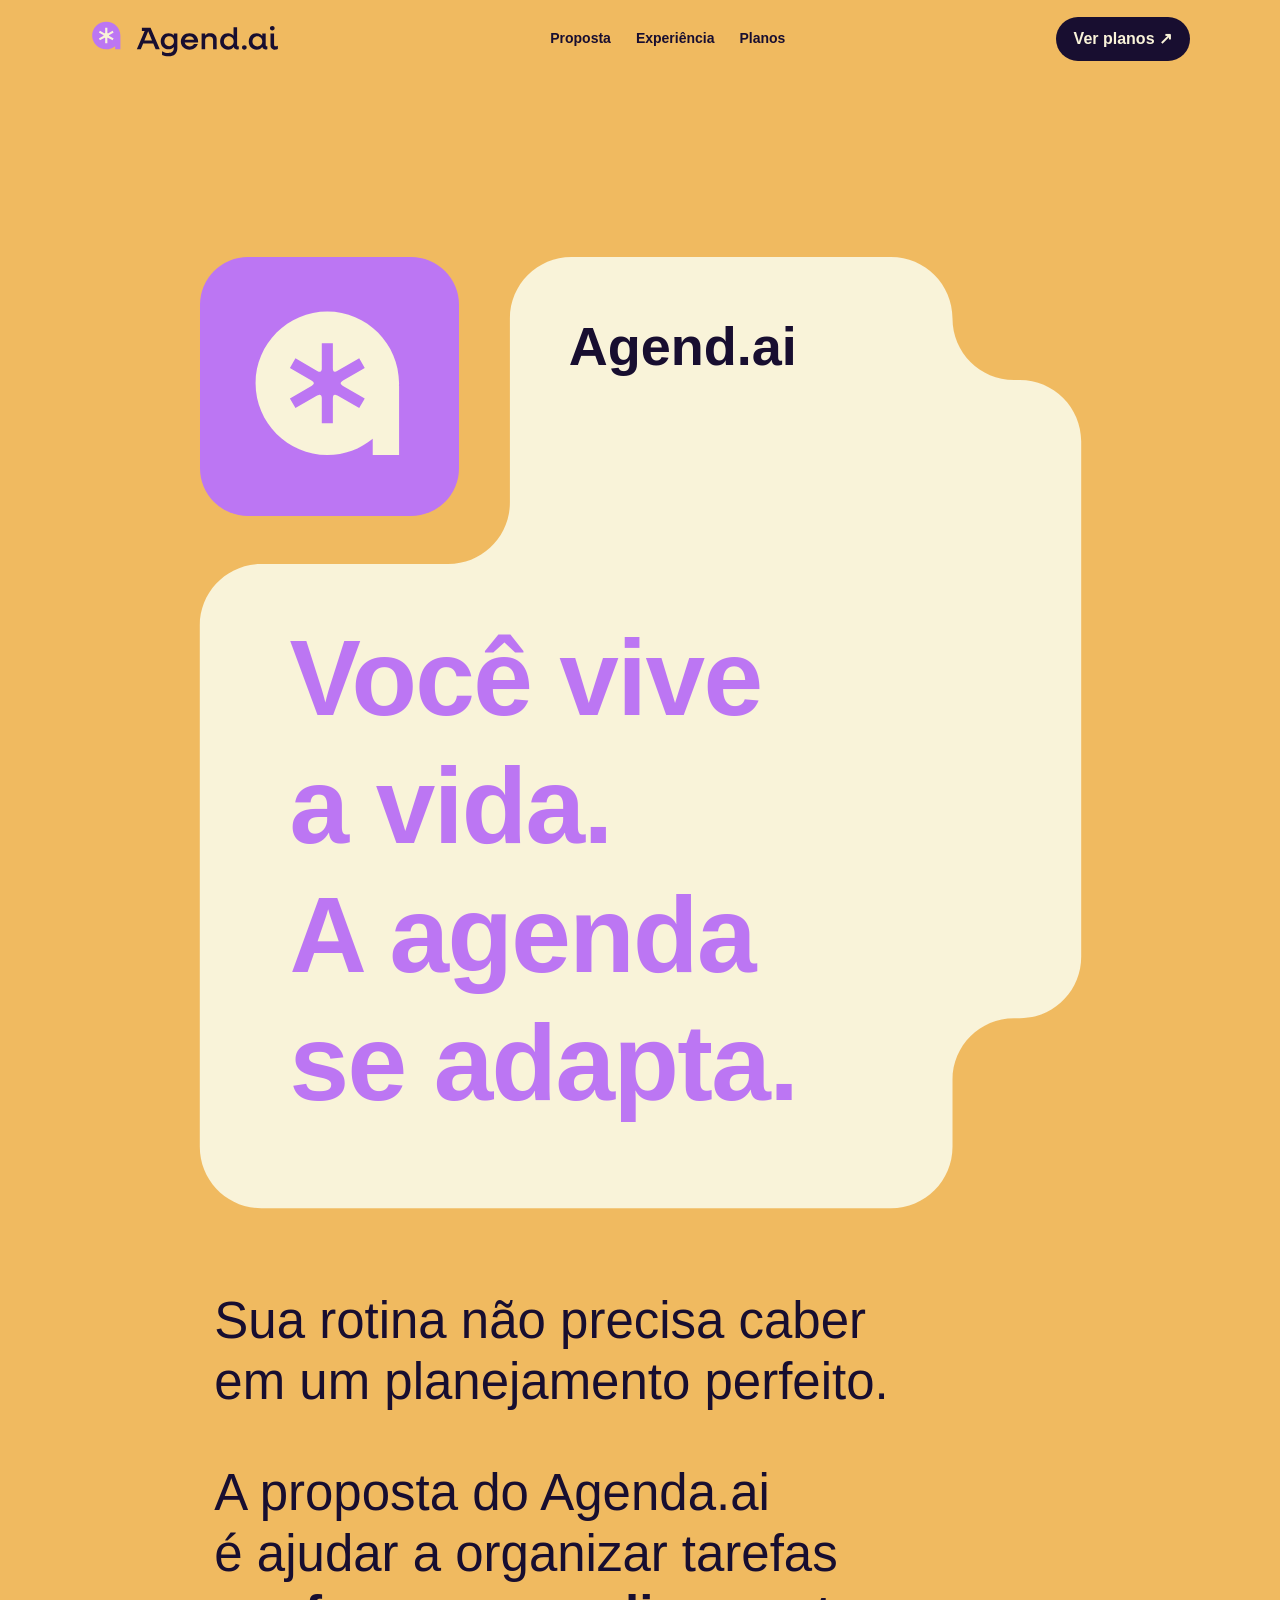
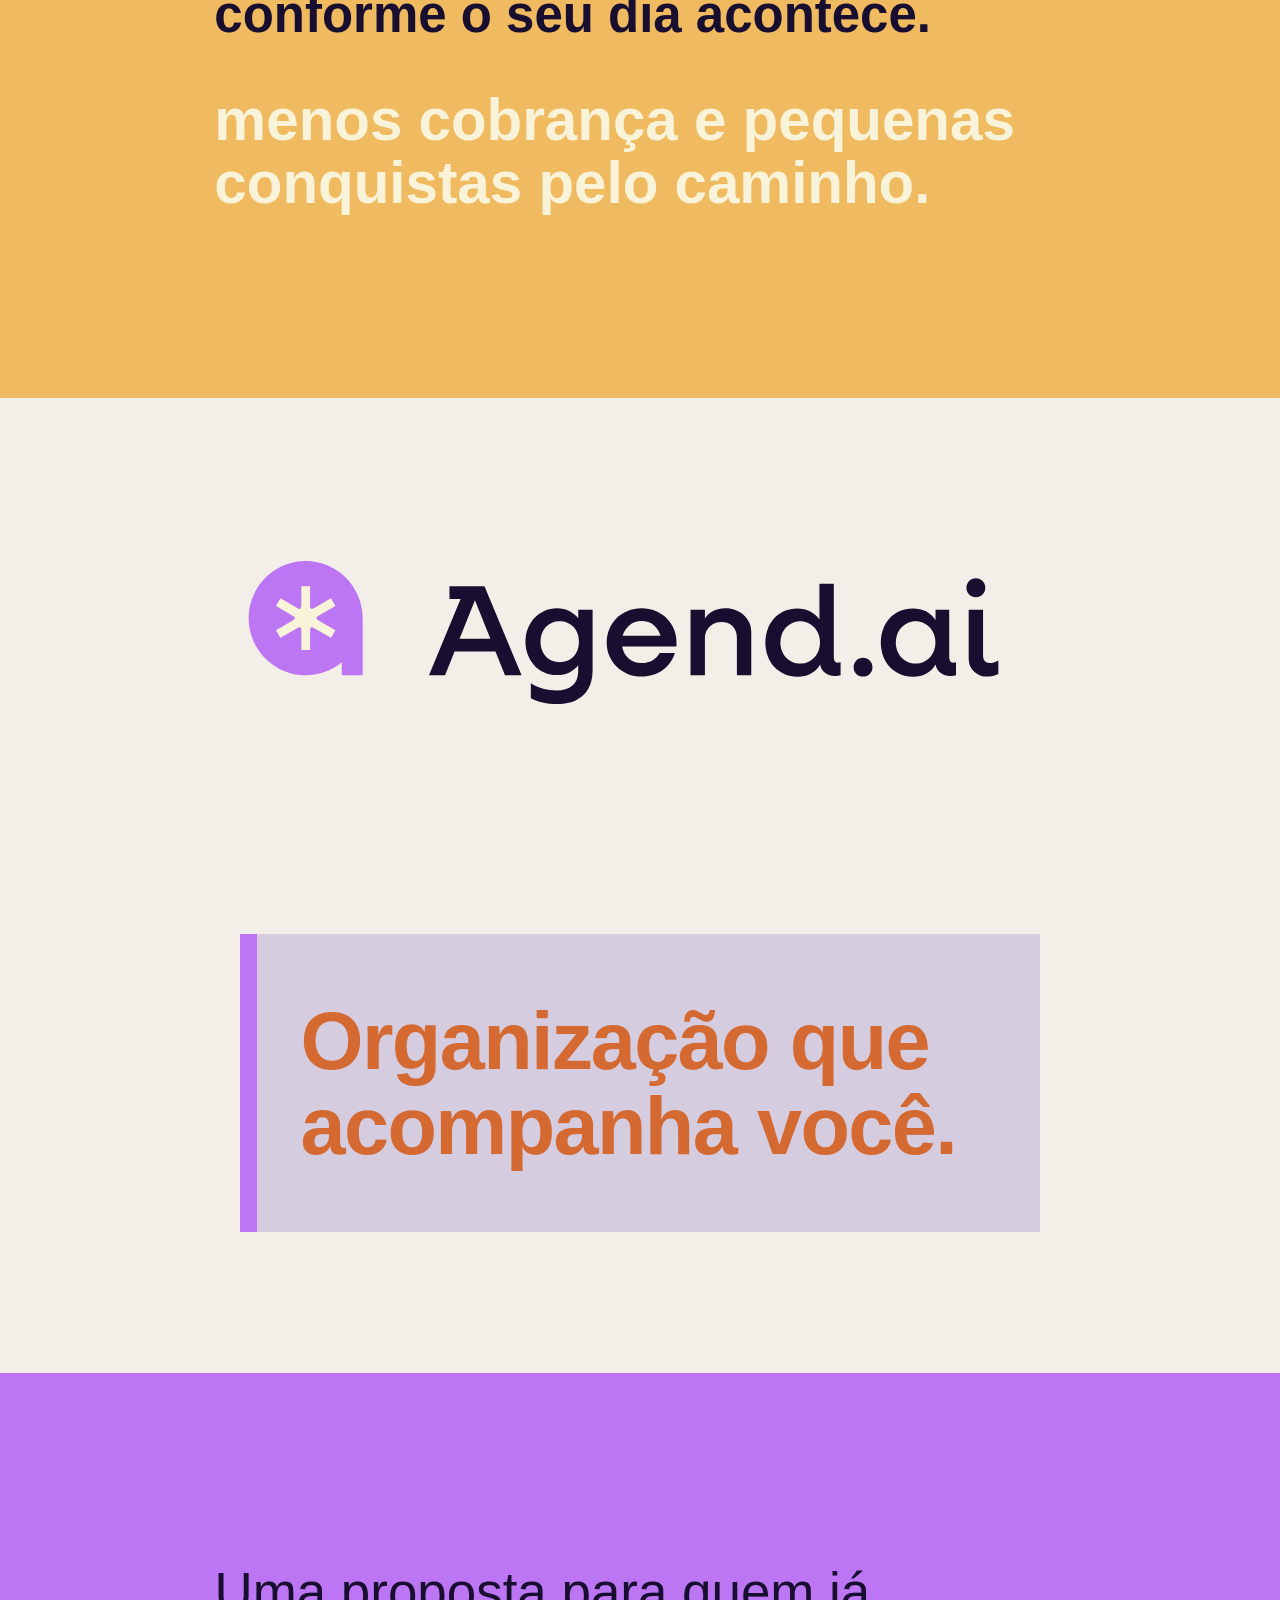
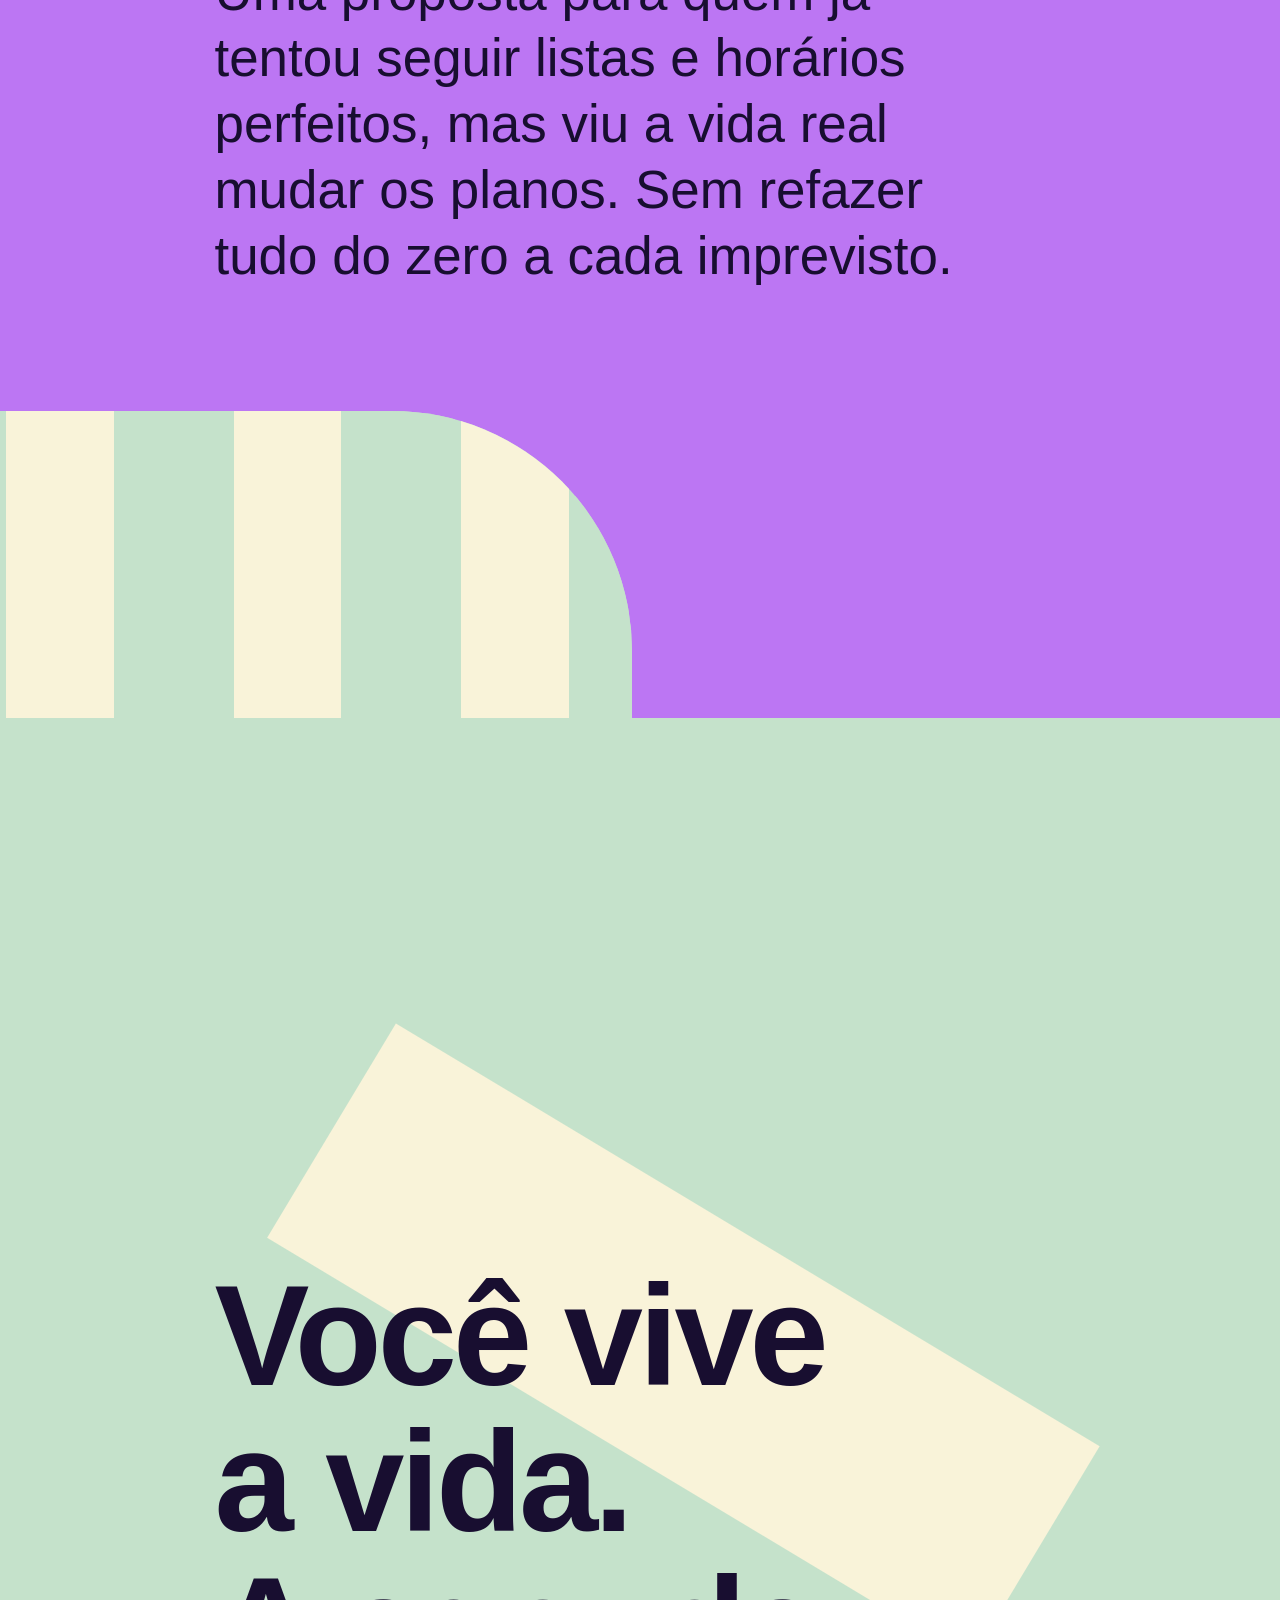
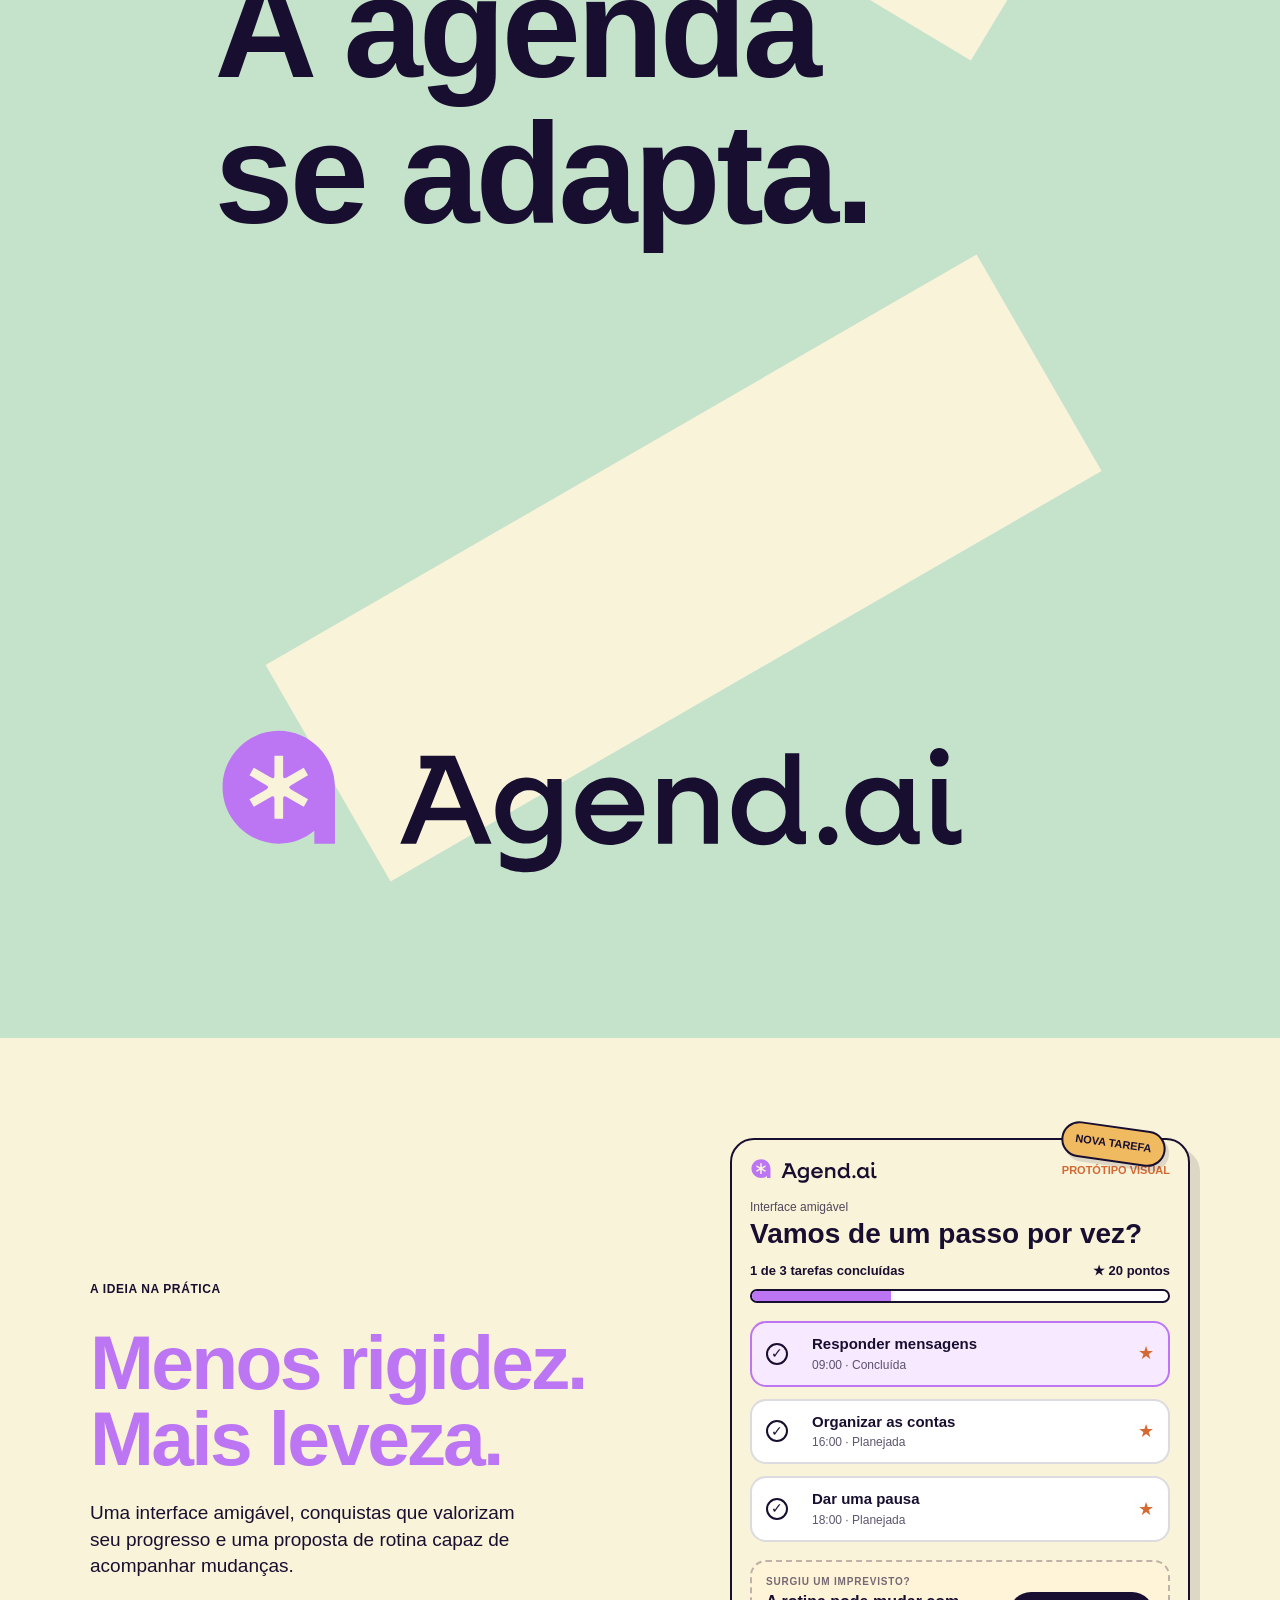
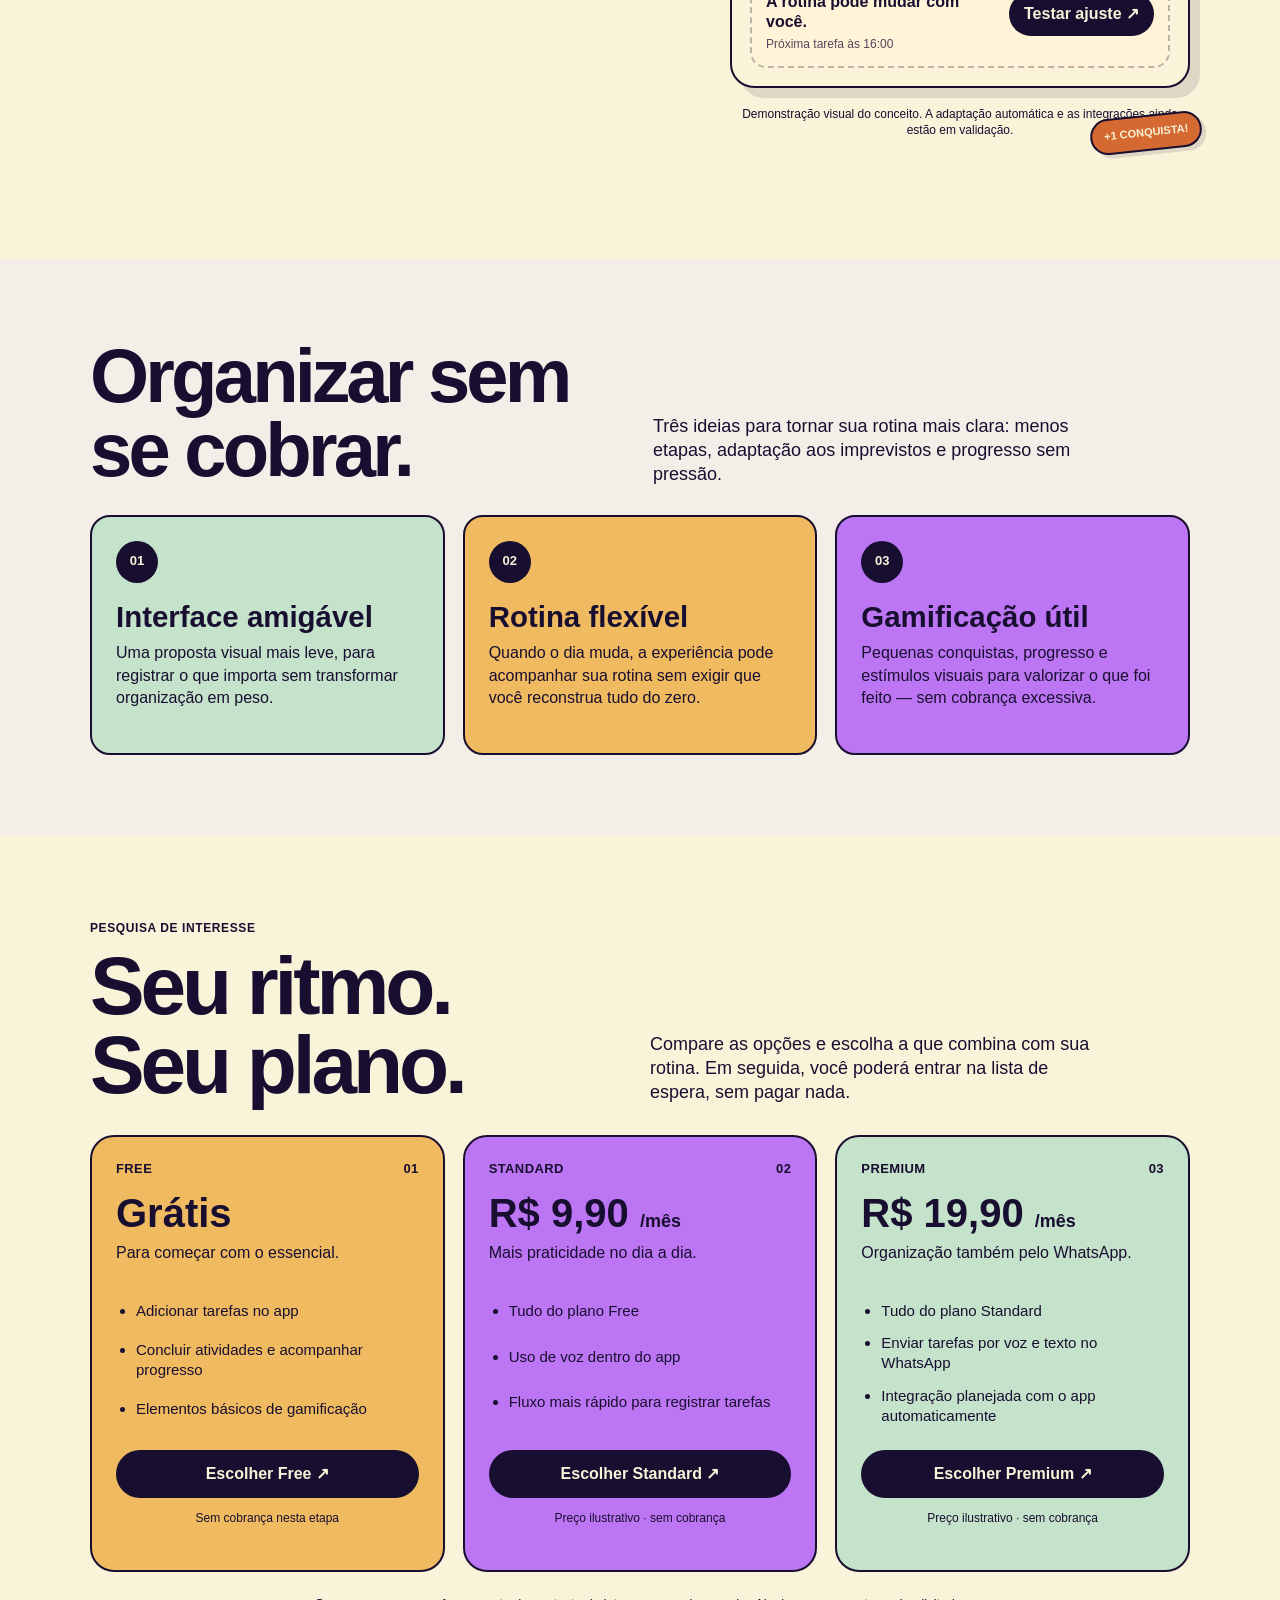
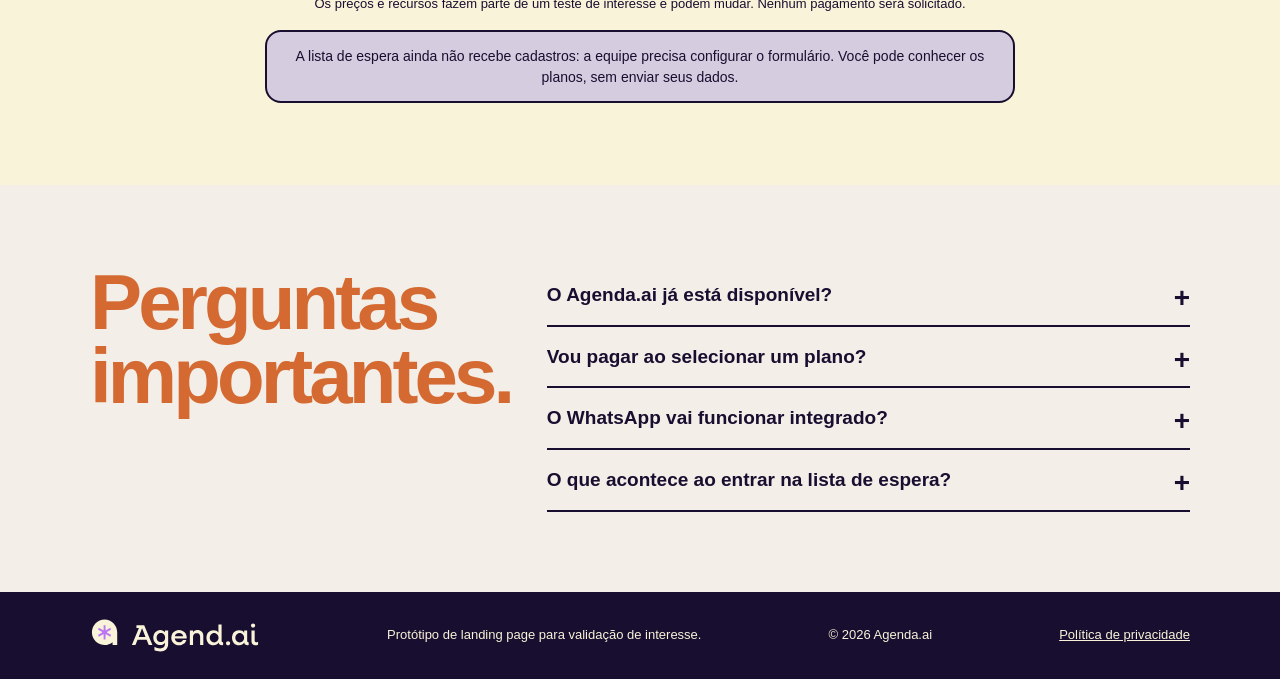
==== commit 781d002e: "Melhora UX da landing, feedback dos planos e lista de espera" ====
--- a/index.html
+++ b/index.html
@@ -18,7 +18,7 @@
   <div class="wrap nav-inner">
     <a href="#inicio" class="nav-mark" aria-label="Agenda.ai — início"><img src="logo-full-dark.svg" alt="Agenda.ai"></a>
     <nav aria-label="Navegação principal"><a href="#proposta">Proposta</a><a href="#experiencia">Experiência</a><a href="#planos">Planos</a></nav>
-    <a href="#planos" class="nav-link-cta">Conhecer planos ↗</a>
+    <a href="#planos" class="nav-link-cta">Ver planos ↗</a>
   </div>
 </header>
 <main id="conteudo">
@@ -89,8 +89,8 @@
   <section class="features-section">
     <div class="wrap">
       <div class="features-header">
-        <h2>Menos rigidez.<br>Mais leveza.</h2>
-        <p>O Agenda.ai foi pensado para explorar uma organização mais simples, mais flexível e mais humana.</p>
+        <h2>Organizar sem<br>se cobrar.</h2>
+        <p>Três ideias para tornar sua rotina mais clara: menos etapas, adaptação aos imprevistos e progresso sem pressão.</p>
       </div>
       <div class="features-grid">
         <article class="feature-card">
@@ -119,7 +119,7 @@
           <span class="section-kicker">Pesquisa de interesse</span>
           <h2>Seu ritmo.<br>Seu plano.</h2>
         </div>
-        <p>Escolha o plano que faz mais sentido para você. O clique registra interesse e leva para a lista de espera. Ainda não existe cobrança real.</p>
+        <p>Compare as opções e escolha a que combina com sua rotina. Em seguida, você poderá entrar na lista de espera, sem pagar nada.</p>
       </div>
 
       <div class="plans-grid">
@@ -132,8 +132,8 @@
             <li>Concluir atividades e acompanhar progresso</li>
             <li>Elementos básicos de gamificação</li>
           </ul>
-          <button type="button" class="button plan-button" data-plan-button="free">Registrar interesse ↗</button>
-          <p class="plan-count" data-count="free">Consultando interesse…</p>
+          <button type="button" class="button plan-button" data-plan-button="free" aria-label="Escolher plano Free, gratuito">Escolher Free ↗</button>
+          <p class="plan-count">Sem cobrança nesta etapa</p>
         </article>
 
         <article class="plan-card plan-standard">
@@ -145,8 +145,8 @@
             <li>Uso de voz dentro do app</li>
             <li>Fluxo mais rápido para registrar tarefas</li>
           </ul>
-          <button type="button" class="button plan-button" data-plan-button="standard">Registrar interesse ↗</button>
-          <p class="plan-count" data-count="standard">Consultando interesse…</p>
+          <button type="button" class="button plan-button" data-plan-button="standard" aria-label="Escolher plano Standard, preço hipotético de R$ 9,90 por mês">Escolher Standard ↗</button>
+          <p class="plan-count">Preço ilustrativo · sem cobrança</p>
         </article>
 
         <article class="plan-card plan-premium">
@@ -158,12 +158,13 @@
             <li>Enviar tarefas por voz e texto no WhatsApp</li>
             <li>Integração planejada com o app automaticamente</li>
           </ul>
-          <button type="button" class="button plan-button" data-plan-button="premium">Registrar interesse ↗</button>
-          <p class="plan-count" data-count="premium">Consultando interesse…</p>
-        </article>
-      </div>
-
-      <p class="pricing-note">Os preços e recursos acima fazem parte de um experimento de validação. Ao clicar, você não será cobrado(a).</p>
+          <button type="button" class="button plan-button" data-plan-button="premium" aria-label="Escolher plano Premium, preço hipotético de R$ 19,90 por mês">Escolher Premium ↗</button>
+          <p class="plan-count">Preço ilustrativo · sem cobrança</p>
+        </article>
+      </div>
+
+      <p class="pricing-note">Os preços e recursos fazem parte de um teste de interesse e podem mudar. Nenhum pagamento será solicitado.</p>
+      <p class="pricing-config-note" id="waitlist-availability" role="status" hidden></p>
     </div>
   </section>
 
@@ -200,6 +201,7 @@
     <p>Protótipo de landing page para validação de interesse.</p>
     <small>© <span id="year"></span> Agenda.ai</small>
     <a href="privacidade.html">Política de privacidade</a>
+    <button type="button" id="analytics-preferences" class="footer-preferences" hidden>Preferências de análise</button>
   </div>
 </footer>
 </body>
--- a/style.css
+++ b/style.css
@@ -283,3 +283,21 @@
 .analytics-actions button{border:2px solid var(--ink);border-radius:999px;padding:9px 13px;background:transparent;color:var(--ink);font-weight:800}
 .analytics-actions button[data-consent=yes]{background:var(--ink);color:var(--cream)}
 @media(max-width:620px){.analytics-consent{flex-direction:column;align-items:stretch}.analytics-actions button{flex:1}}
+
+
+/* Melhorias de UX e acessibilidade — preserva a identidade da marca */
+html{scroll-padding-top:86px}
+#inicio,#proposta,#experiencia,#planos{scroll-margin-top:86px}
+a:focus-visible,button:focus-visible,input:focus-visible,summary:focus-visible,.demo-task:focus-within{outline:3px solid var(--ink);outline-offset:4px}
+.reference-nav{position:sticky;top:0;z-index:40}
+.nav-link-cta,.plan-button,.button,.back-link{transition:transform .15s ease,filter .15s ease}
+@media(hover:hover){.nav-link-cta:hover,.plan-button:hover,.button:hover{transform:translateY(-2px);filter:brightness(1.08)}}
+button:disabled{opacity:.65;cursor:progress}
+.demo-task:focus-within{outline-offset:2px}
+.plan-card{transition:transform .18s ease,box-shadow .18s ease}
+@media(hover:hover){.plan-card:hover{transform:translateY(-3px);box-shadow:0 8px 0 rgba(24,14,48,.12)}}
+.pricing-config-note{max-width:750px;margin:18px auto 0;padding:14px 18px;border:2px solid var(--ink);border-radius:16px;background:var(--lav);font-size:14px;line-height:1.45;text-align:center}
+.footer-preferences{border:0;background:none;color:var(--cream);padding:4px;text-decoration:underline;font-size:13px}
+[hidden]{display:none!important}
+.success-box:focus{outline:none}
+@media(prefers-reduced-motion:reduce){.nav-link-cta,.plan-button,.button,.plan-card{transition:none}}
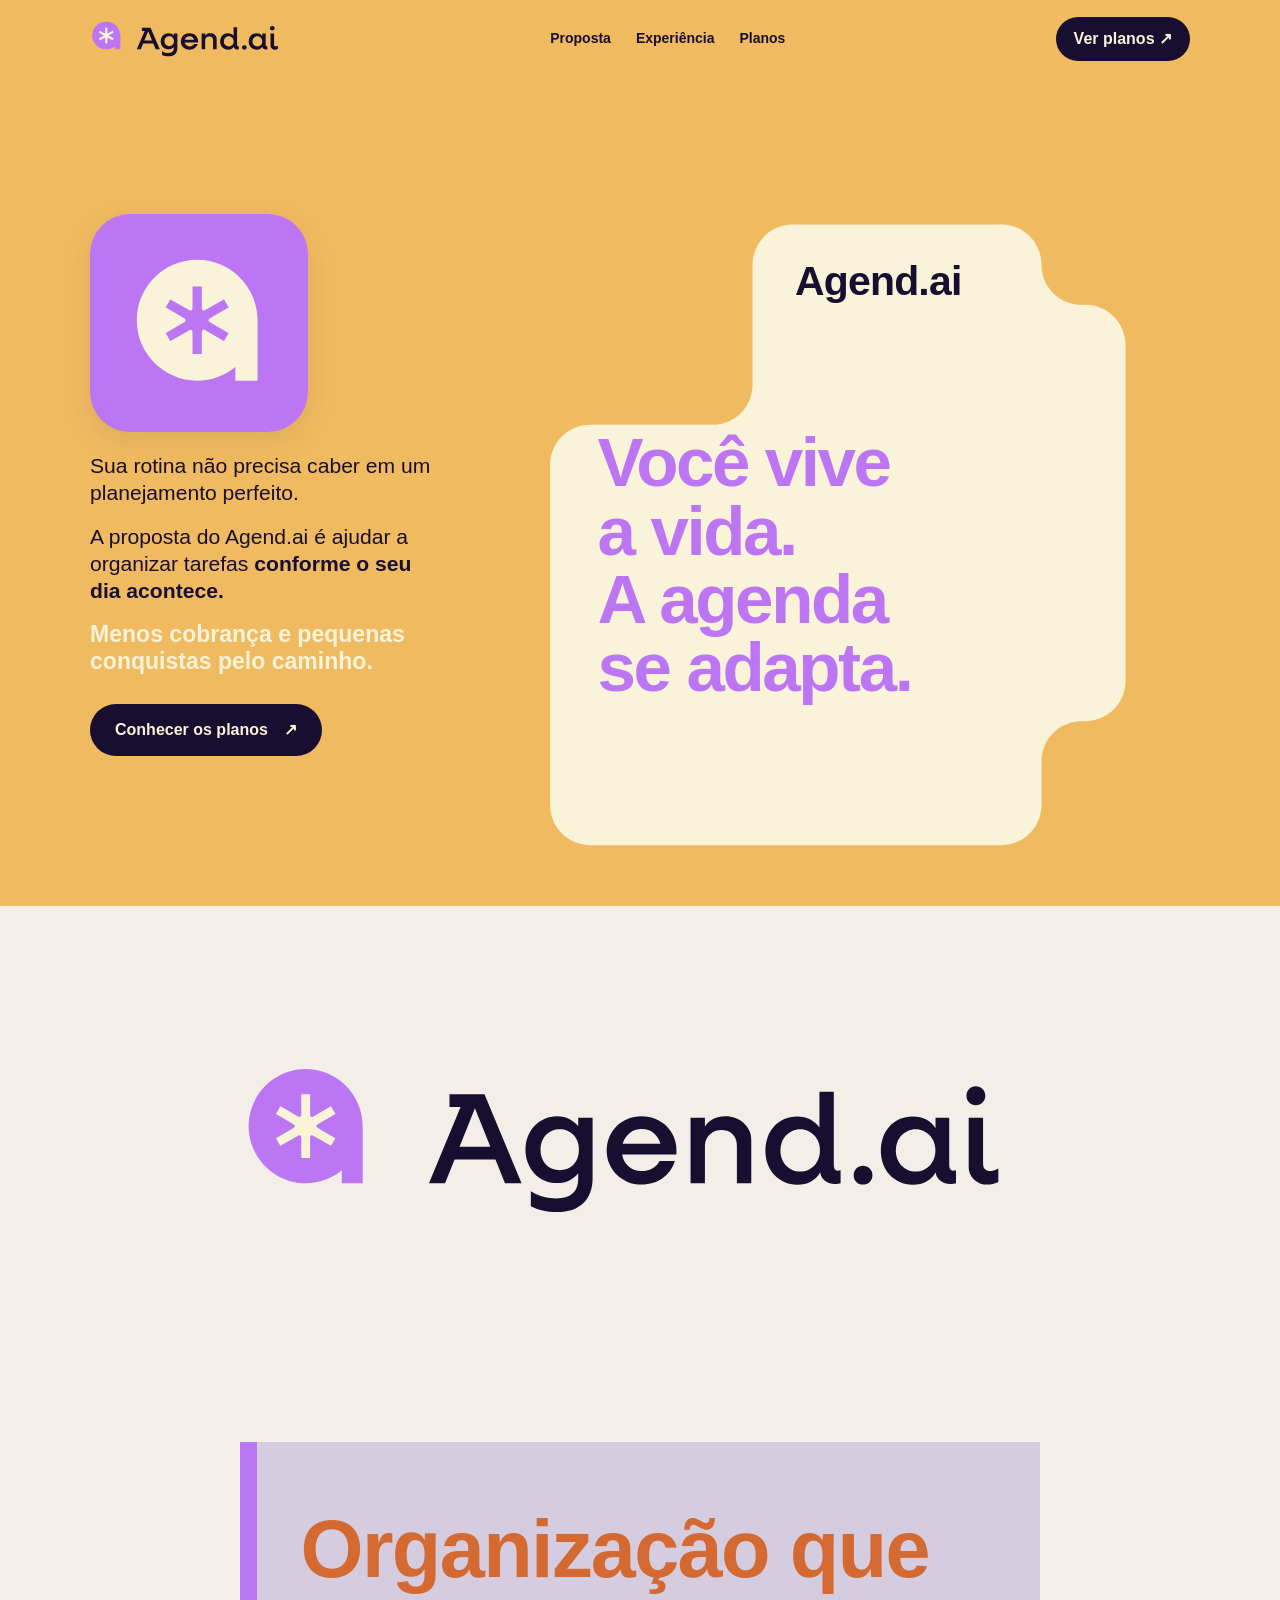
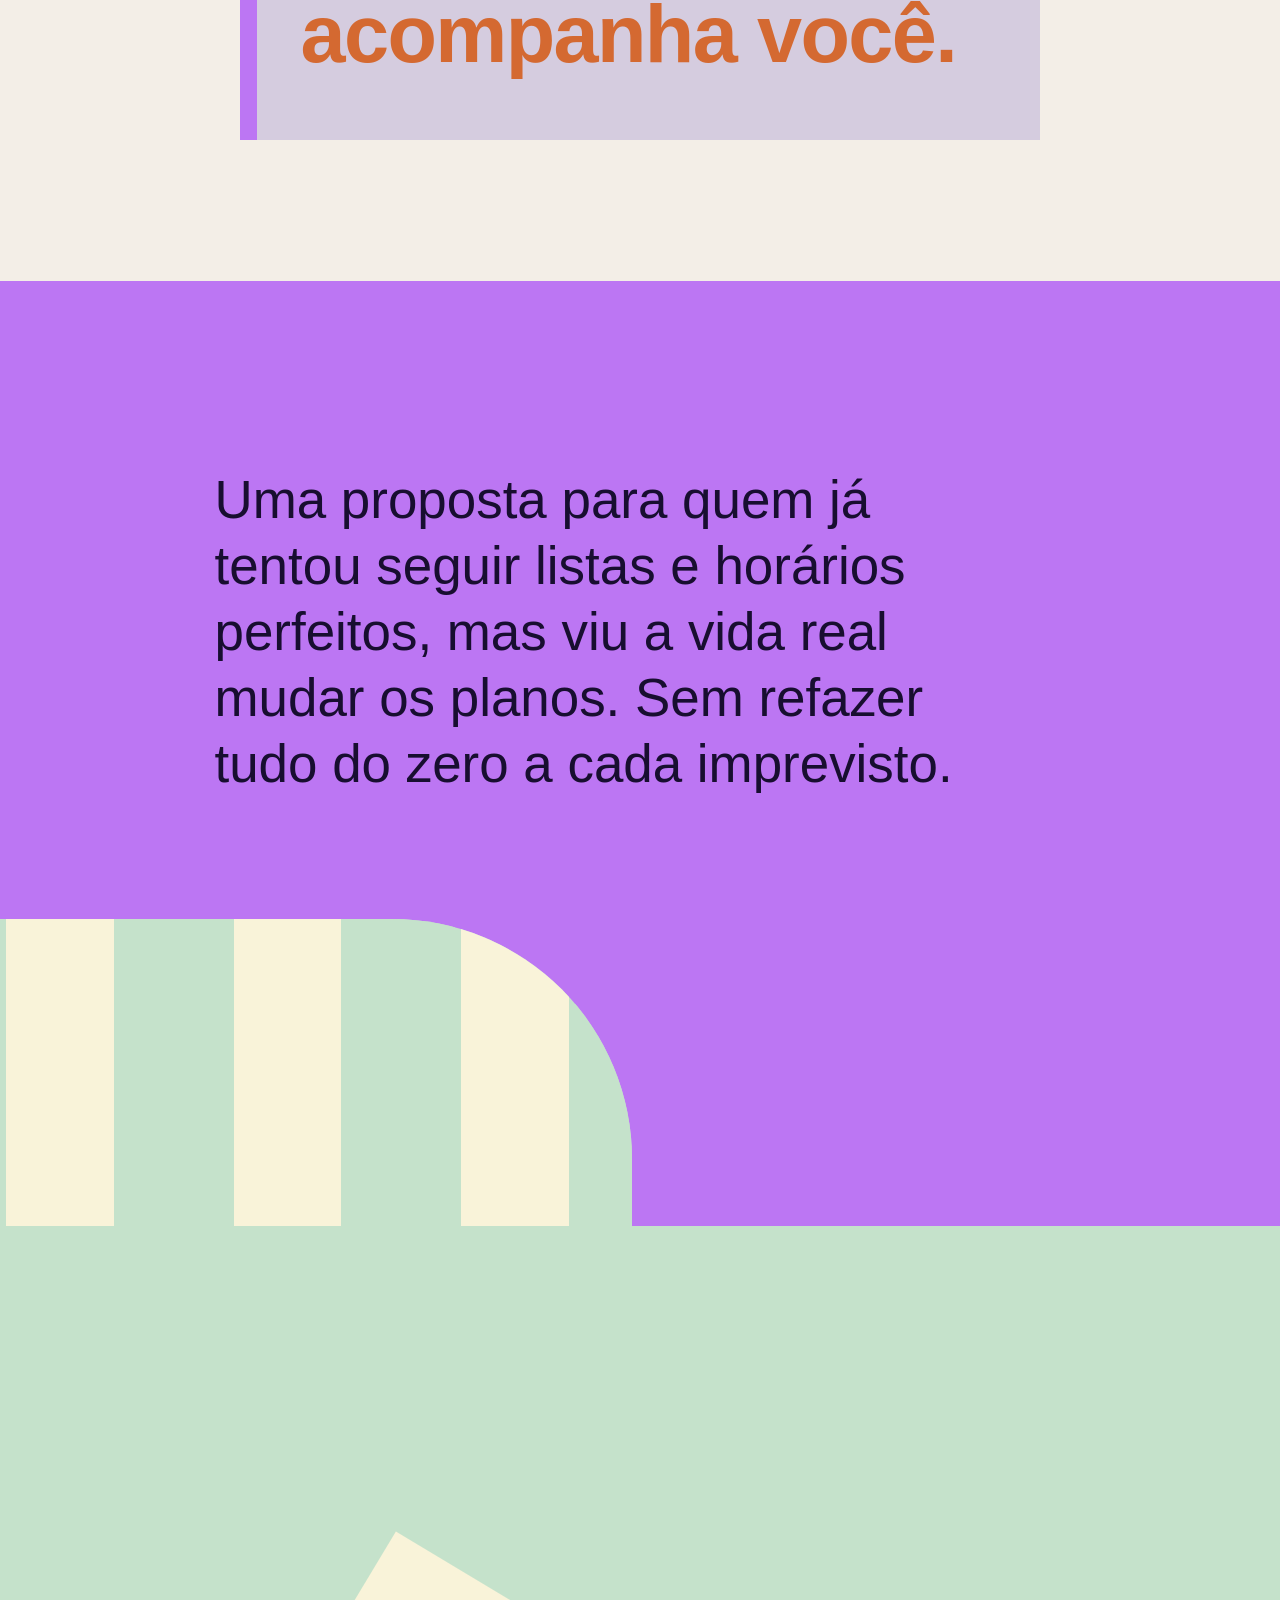
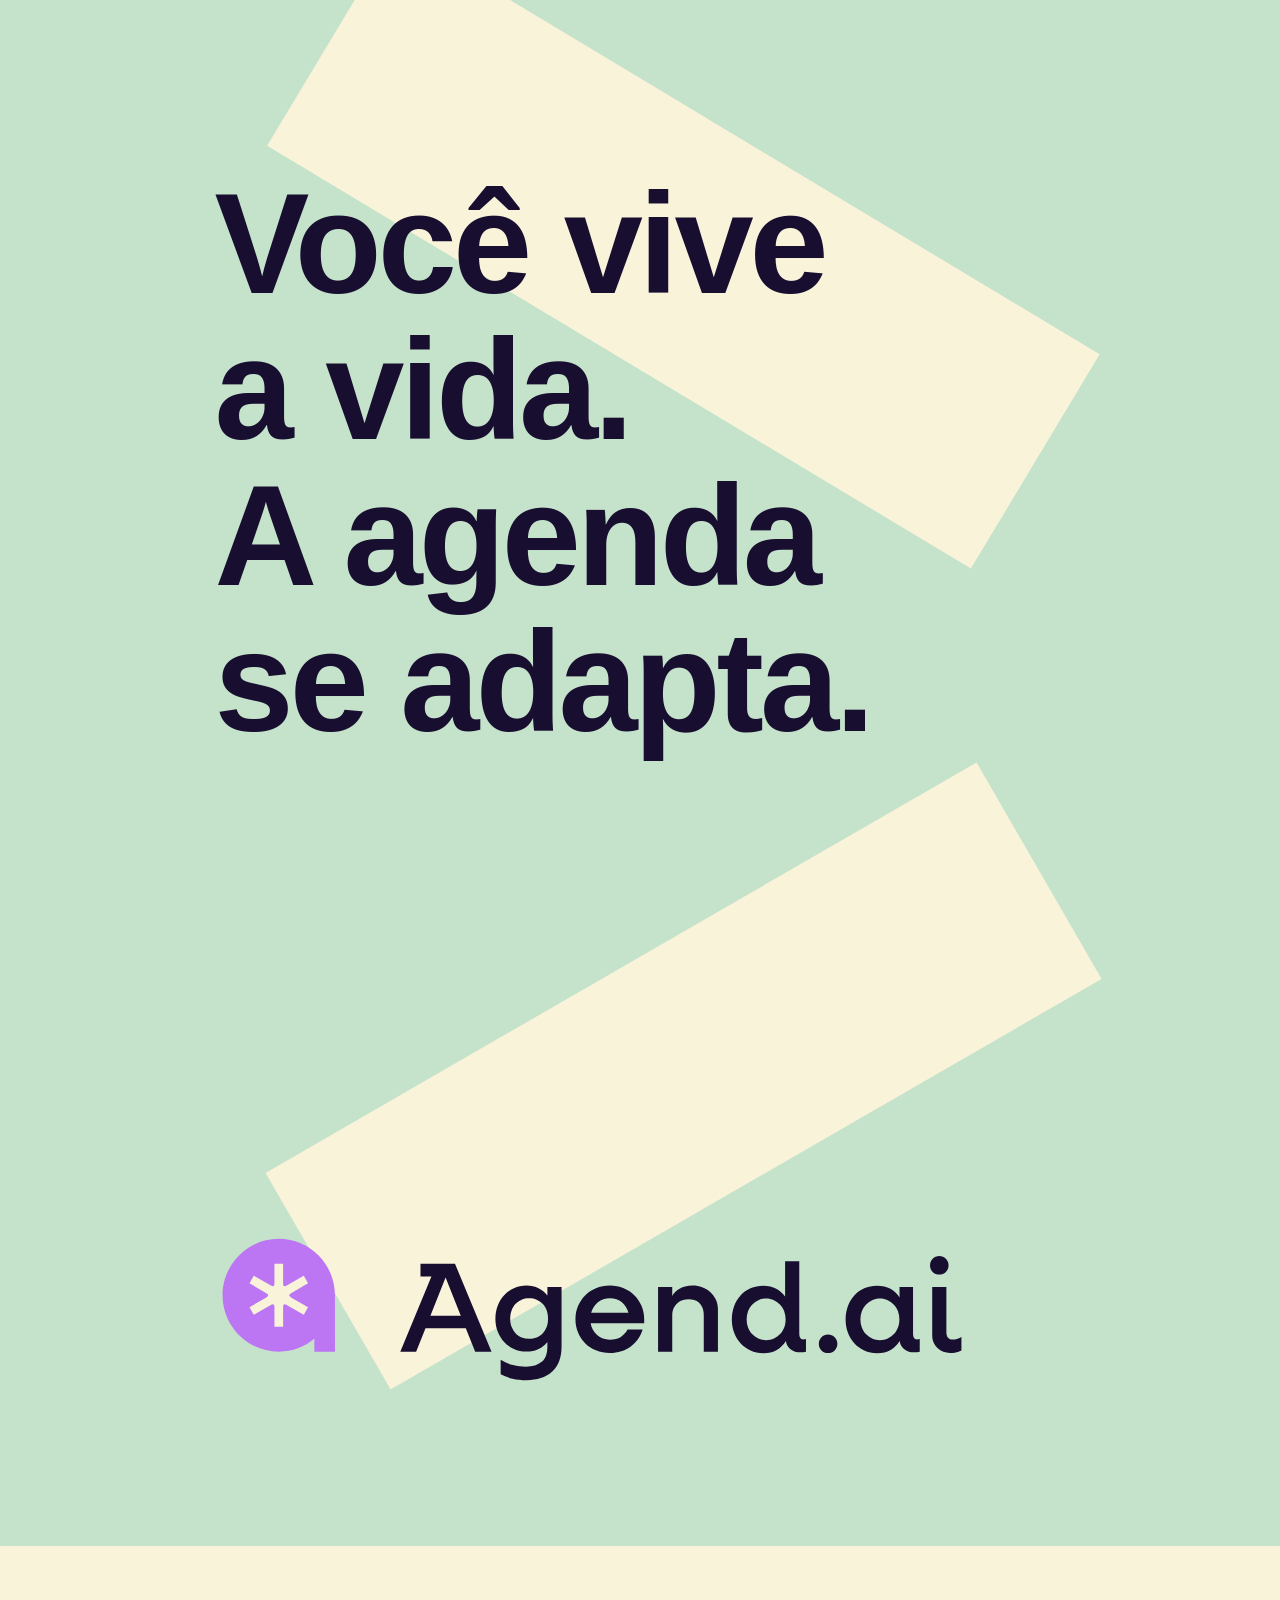
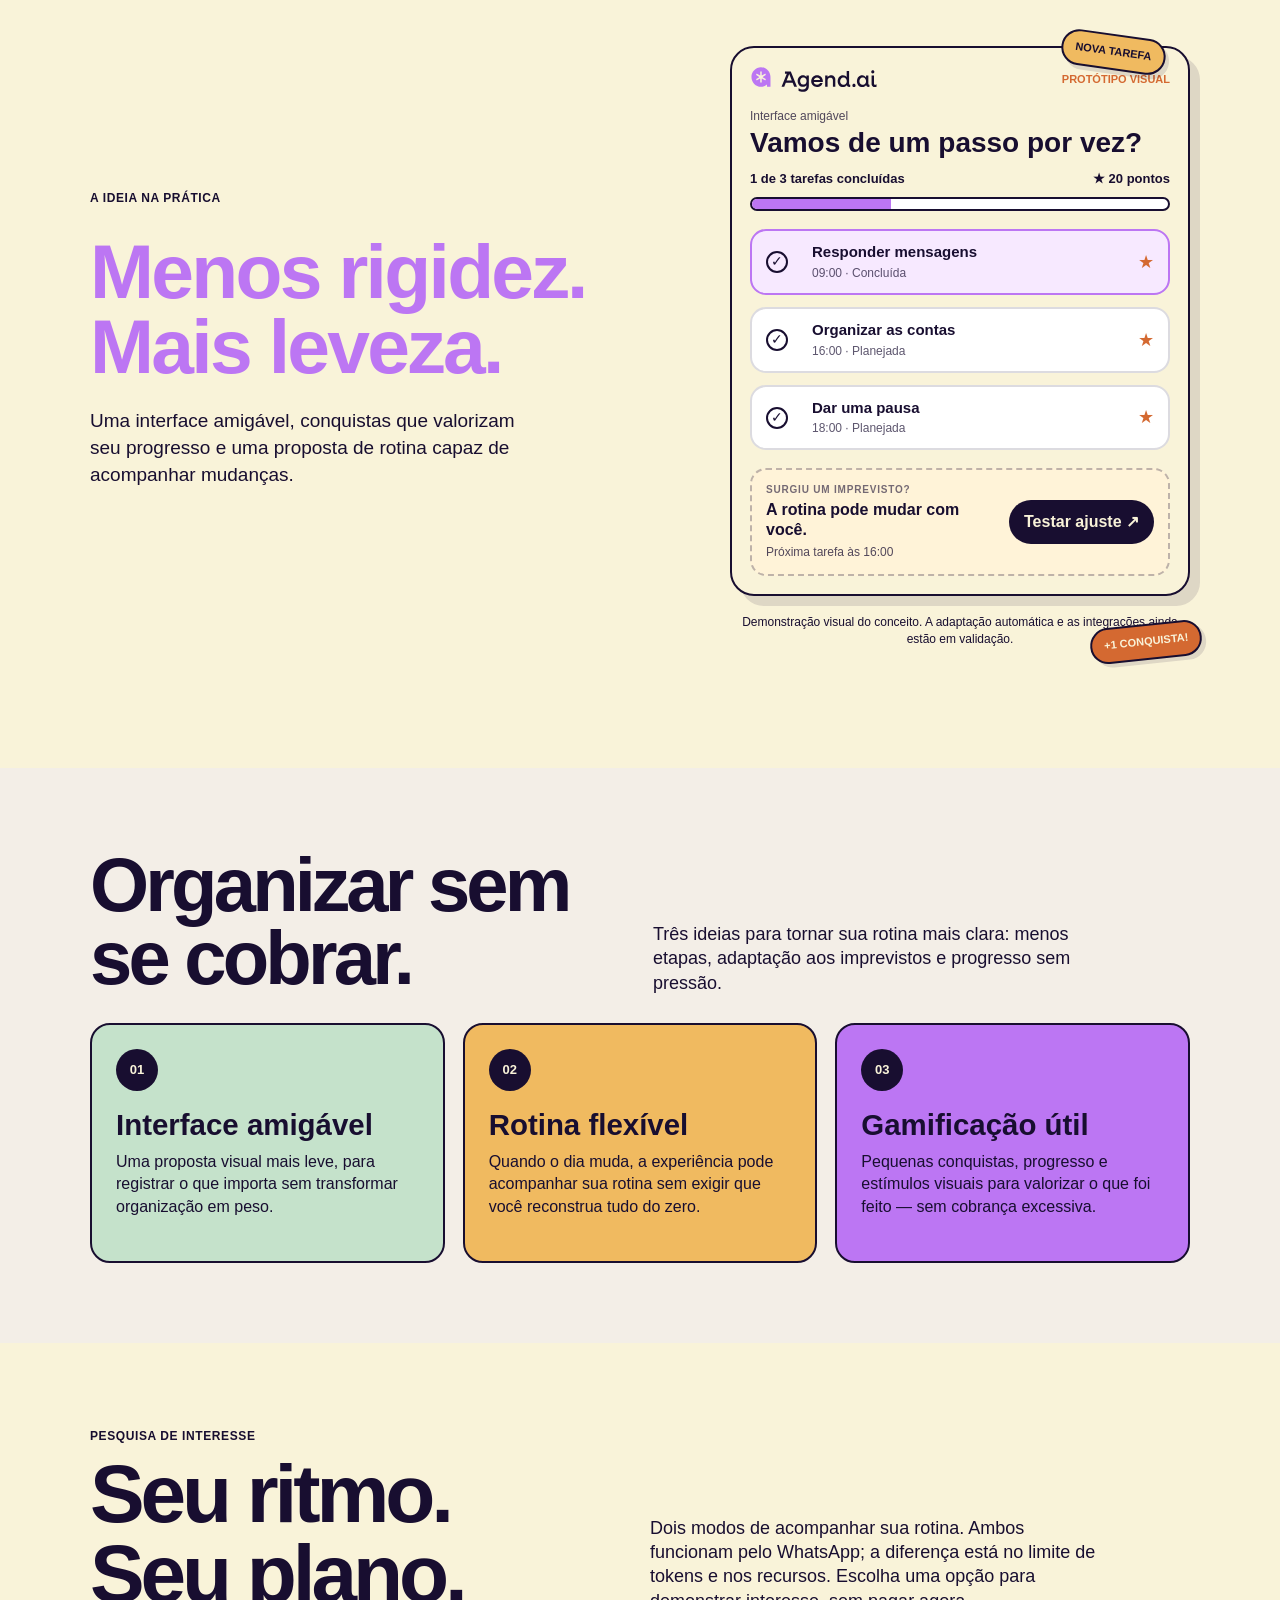
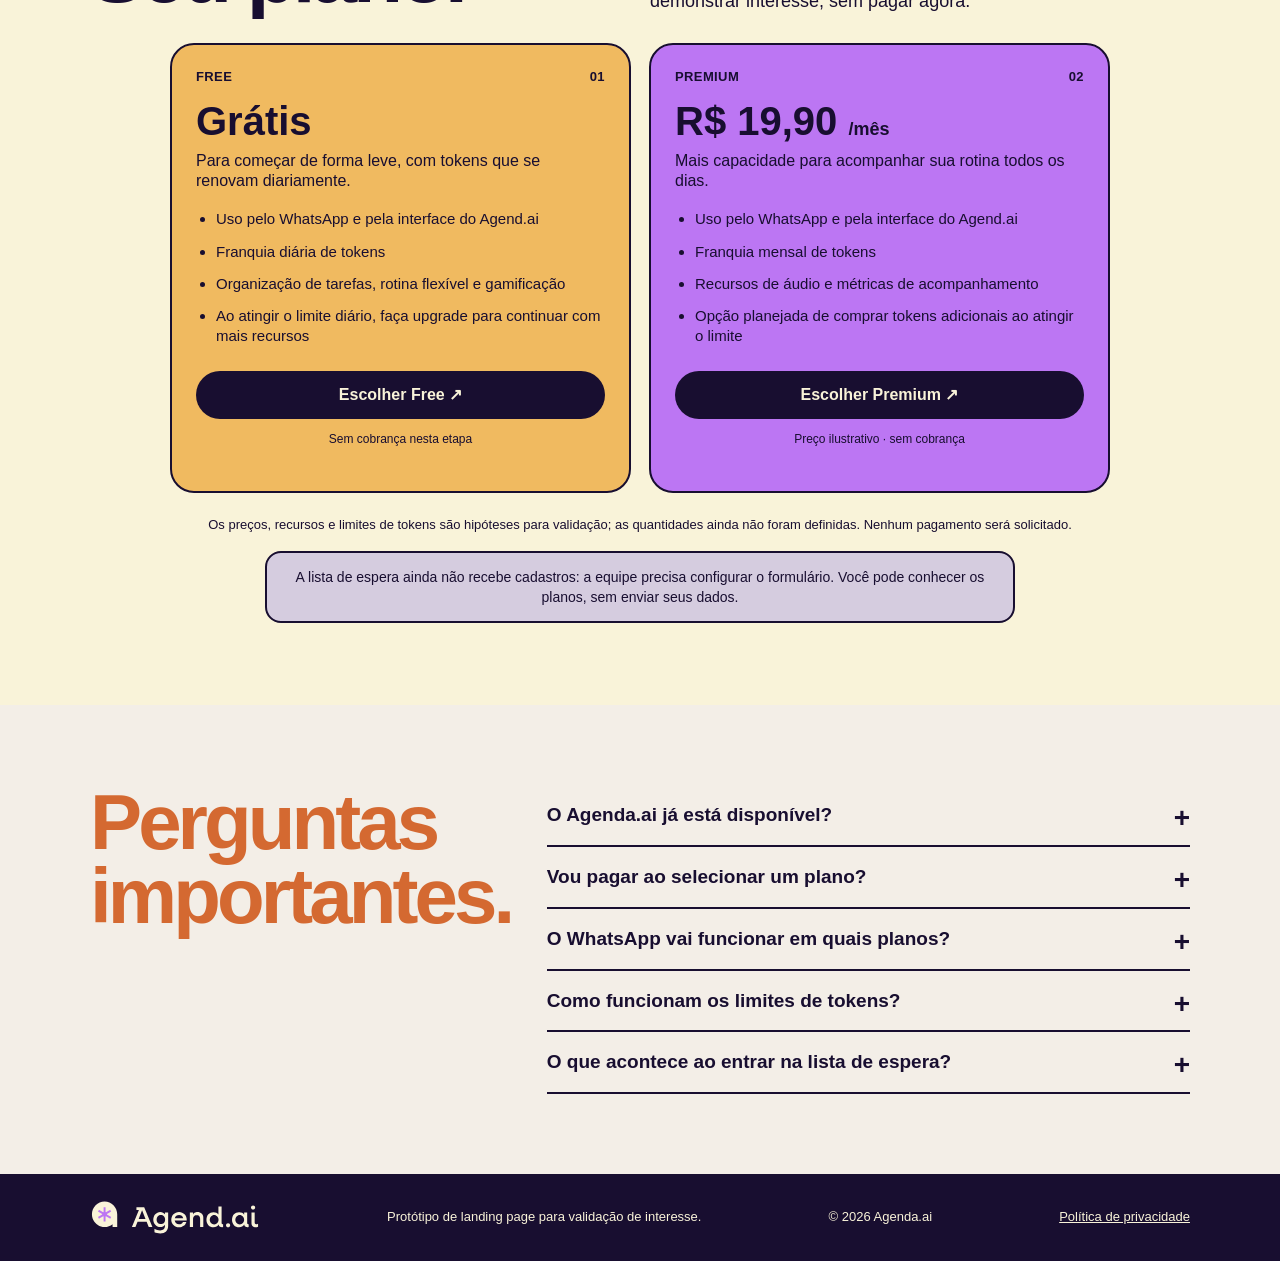
==== commit 191f503e: "Refina hero e atualiza planos Free/Premium com tokens e WhatsApp" ====
--- a/index.html
+++ b/index.html
@@ -23,15 +23,20 @@
 </header>
 <main id="conteudo">
   <section id="inicio" class="reference-hero" aria-labelledby="hero-title">
-    <div class="reference-canvas">
-      <img class="reference-cutout" src="hero-contour.svg" alt="" aria-hidden="true">
-      <img class="reference-hero-logo" src="logo-hero.svg" alt="Símbolo Agenda.ai">
-      <span class="reference-name">Agend.ai</span>
-      <h1 id="hero-title">Você vive<br>a vida.<br>A agenda<br>se adapta.</h1>
-      <div class="reference-hero-copy">
-        <p>Sua rotina não precisa caber<br>em um planejamento perfeito.</p>
-        <p>A proposta do Agenda.ai<br>é ajudar a organizar tarefas<br><strong>conforme o seu dia acontece.</strong></p>
-        <p class="reference-highlight">menos cobrança e pequenas<br>conquistas pelo caminho.</p>
+    <div class="hero-stage wrap">
+      <div class="hero-side">
+        <img class="hero-emblem" src="logo-hero.svg" alt="Símbolo do Agend.ai" width="280" height="280">
+        <div class="hero-side-copy">
+          <p>Sua rotina não precisa caber em um planejamento perfeito.</p>
+          <p>A proposta do Agend.ai é ajudar a organizar tarefas <strong>conforme o seu dia acontece.</strong></p>
+          <p class="hero-soft-line">Menos cobrança e pequenas conquistas pelo caminho.</p>
+        </div>
+        <a class="hero-cta" href="#planos">Conhecer os planos <span aria-hidden="true">↗</span></a>
+      </div>
+      <div class="hero-art">
+        <img class="hero-art-contour" src="hero-contour.svg" alt="" aria-hidden="true">
+        <span class="hero-art-brand">Agend.ai</span>
+        <h1 id="hero-title">Você vive<br>a vida.<br>A agenda<br>se adapta.</h1>
       </div>
     </div>
   </section>
@@ -119,51 +124,40 @@
           <span class="section-kicker">Pesquisa de interesse</span>
           <h2>Seu ritmo.<br>Seu plano.</h2>
         </div>
-        <p>Compare as opções e escolha a que combina com sua rotina. Em seguida, você poderá entrar na lista de espera, sem pagar nada.</p>
-      </div>
-
-      <div class="plans-grid">
+        <p>Dois modos de acompanhar sua rotina. Ambos funcionam pelo WhatsApp; a diferença está no limite de tokens e nos recursos. Escolha uma opção para demonstrar interesse, sem pagar agora.</p>
+      </div>
+
+      <div class="plans-grid plans-grid-two">
         <article class="plan-card plan-free">
           <div class="plan-top"><span>Free</span><span>01</span></div>
           <h3>Grátis</h3>
-          <p class="plan-lead">Para começar com o essencial.</p>
+          <p class="plan-lead">Para começar de forma leve, com tokens que se renovam diariamente.</p>
           <ul>
-            <li>Adicionar tarefas no app</li>
-            <li>Concluir atividades e acompanhar progresso</li>
-            <li>Elementos básicos de gamificação</li>
+            <li>Uso pelo WhatsApp e pela interface do Agend.ai</li>
+            <li>Franquia diária de tokens</li>
+            <li>Organização de tarefas, rotina flexível e gamificação</li>
+            <li>Ao atingir o limite diário, faça upgrade para continuar com mais recursos</li>
           </ul>
           <button type="button" class="button plan-button" data-plan-button="free" aria-label="Escolher plano Free, gratuito">Escolher Free ↗</button>
           <p class="plan-count">Sem cobrança nesta etapa</p>
         </article>
 
-        <article class="plan-card plan-standard">
-          <div class="plan-top"><span>Standard</span><span>02</span></div>
-          <h3>R$ 9,90 <small>/mês</small></h3>
-          <p class="plan-lead">Mais praticidade no dia a dia.</p>
+        <article class="plan-card plan-premium">
+          <div class="plan-top"><span>Premium</span><span>02</span></div>
+          <h3>R$ 19,90 <small>/mês</small></h3>
+          <p class="plan-lead">Mais capacidade para acompanhar sua rotina todos os dias.</p>
           <ul>
-            <li>Tudo do plano Free</li>
-            <li>Uso de voz dentro do app</li>
-            <li>Fluxo mais rápido para registrar tarefas</li>
-          </ul>
-          <button type="button" class="button plan-button" data-plan-button="standard" aria-label="Escolher plano Standard, preço hipotético de R$ 9,90 por mês">Escolher Standard ↗</button>
-          <p class="plan-count">Preço ilustrativo · sem cobrança</p>
-        </article>
-
-        <article class="plan-card plan-premium">
-          <div class="plan-top"><span>Premium</span><span>03</span></div>
-          <h3>R$ 19,90 <small>/mês</small></h3>
-          <p class="plan-lead">Organização também pelo WhatsApp.</p>
-          <ul>
-            <li>Tudo do plano Standard</li>
-            <li>Enviar tarefas por voz e texto no WhatsApp</li>
-            <li>Integração planejada com o app automaticamente</li>
+            <li>Uso pelo WhatsApp e pela interface do Agend.ai</li>
+            <li>Franquia mensal de tokens</li>
+            <li>Recursos de áudio e métricas de acompanhamento</li>
+            <li>Opção planejada de comprar tokens adicionais ao atingir o limite</li>
           </ul>
           <button type="button" class="button plan-button" data-plan-button="premium" aria-label="Escolher plano Premium, preço hipotético de R$ 19,90 por mês">Escolher Premium ↗</button>
           <p class="plan-count">Preço ilustrativo · sem cobrança</p>
         </article>
       </div>
 
-      <p class="pricing-note">Os preços e recursos fazem parte de um teste de interesse e podem mudar. Nenhum pagamento será solicitado.</p>
+      <p class="pricing-note">Os preços, recursos e limites de tokens são hipóteses para validação; as quantidades ainda não foram definidas. Nenhum pagamento será solicitado.</p>
       <p class="pricing-config-note" id="waitlist-availability" role="status" hidden></p>
     </div>
   </section>
@@ -183,8 +177,12 @@
           <p>Não. O clique apenas registra interesse e direciona você para uma lista de espera opcional.</p>
         </details>
         <details>
-          <summary>O WhatsApp vai funcionar integrado?</summary>
-          <p>Essa é uma das funcionalidades em validação para o plano Premium.</p>
+          <summary>O WhatsApp vai funcionar em quais planos?</summary>
+          <p>A integração com o WhatsApp está prevista tanto no Free quanto no Premium. Os recursos de áudio estão previstos no Premium.</p>
+        </details>
+        <details>
+          <summary>Como funcionam os limites de tokens?</summary>
+          <p>O Free terá tokens de uso diário e o Premium terá uma franquia mensal. As quantidades e regras exatas ainda estão em validação; a compra de tokens extras é uma possibilidade planejada para o Premium.</p>
         </details>
         <details>
           <summary>O que acontece ao entrar na lista de espera?</summary>
--- a/style.css
+++ b/style.css
@@ -301,3 +301,50 @@
 [hidden]{display:none!important}
 .success-box:focus{outline:none}
 @media(prefers-reduced-motion:reduce){.nav-link-cta,.plan-button,.button,.plan-card{transition:none}}
+
+
+/* Hero compacto e planos — identidade original preservada */
+.reference-hero{background:var(--mustard);padding:30px 0 54px;overflow:hidden}
+.hero-stage{display:grid;grid-template-columns:minmax(285px,.75fr) minmax(0,1.45fr);align-items:center;gap:30px;max-width:1230px;min-height:690px}
+.hero-side{display:flex;flex-direction:column;align-items:flex-start;gap:20px;padding:28px 0 18px}
+.hero-emblem{width:clamp(155px,17vw,235px);height:auto;filter:drop-shadow(0 10px 14px rgba(24,14,48,.07));flex-shrink:0}
+.hero-side-copy{display:grid;gap:17px;max-width:350px}
+.hero-side-copy p{font-size:clamp(18px,1.65vw,23px);line-height:1.28;margin:0;color:var(--ink)}
+.hero-side-copy strong{font-weight:700}
+.hero-side-copy .hero-soft-line{font-weight:700;color:var(--cream);font-size:clamp(20px,1.8vw,26px);line-height:1.16}
+.hero-cta{display:inline-flex;align-items:center;justify-content:center;gap:16px;background:var(--ink);color:var(--cream);padding:16px 25px;border-radius:999px;font-weight:700;font-size:16px;margin-top:10px;text-align:center;min-height:52px}
+.hero-cta:hover{filter:brightness(1.12)}
+.hero-art{position:relative;aspect-ratio:1080/1140;width:100%;align-self:center}
+.hero-art-contour{position:absolute;inset:0;width:100%;height:100%;display:block;pointer-events:none}
+.hero-art-brand{position:absolute;top:20.5%;left:44%;font-size:clamp(28px,3.2vw,49px);line-height:1;color:var(--ink);font-weight:600;letter-spacing:-.02em}
+.hero-art h1{position:absolute;top:43%;left:16%;right:14%;color:var(--purple);font-size:clamp(56px,5.4vw,85px);letter-spacing:-.035em;line-height:.99;margin:0;font-weight:600}
+.plans-grid-two{grid-template-columns:repeat(2,minmax(0,1fr));max-width:940px;margin:0 auto}
+.plans-grid-two .plan-card{min-height:445px}
+.plans-grid-two .plan-premium{background:var(--purple)}
+.plans-grid-two .plan-free{background:var(--mustard)}
+@media(max-width:1000px){
+ .hero-stage{grid-template-columns:minmax(235px,.76fr) minmax(0,1.24fr);gap:16px;min-height:0}
+ .hero-side-copy p{font-size:17px}
+ .hero-art h1{font-size:clamp(45px,5.7vw,66px)}
+ .hero-art-brand{font-size:clamp(25px,3.5vw,37px)}
+}
+@media(max-width:720px){
+ .reference-hero{padding:14px 0 38px}
+ .hero-stage{grid-template-columns:1fr;gap:8px}
+ .hero-side{padding:12px 0 0;display:grid;grid-template-columns:85px 1fr;gap:12px 16px;align-items:start}
+ .hero-emblem{width:85px;grid-row:1}
+ .hero-side-copy{grid-column:2;gap:8px}
+ .hero-side-copy p{font-size:14px;line-height:1.3}
+ .hero-side-copy .hero-soft-line{font-size:16px}
+ .hero-cta{grid-column:1/-1;margin-top:4px;min-height:48px;width:100%;padding:12px}
+ .hero-art{max-width:530px;justify-self:center}
+ .hero-art-brand{font-size:clamp(24px,5.6vw,36px);top:20.7%;left:43%}
+ .hero-art h1{top:41%;left:16%;right:10%;font-size:clamp(39px,9.9vw,65px)}
+ .plans-grid-two{grid-template-columns:1fr;max-width:470px}
+}
+@media(max-width:385px){
+ .hero-side-copy p{font-size:13.3px}
+ .hero-side-copy .hero-soft-line{font-size:14.5px}
+ .hero-art h1{font-size:9.65vw}
+}
+@media(prefers-reduced-motion:reduce){.hero-cta{transition:none}}
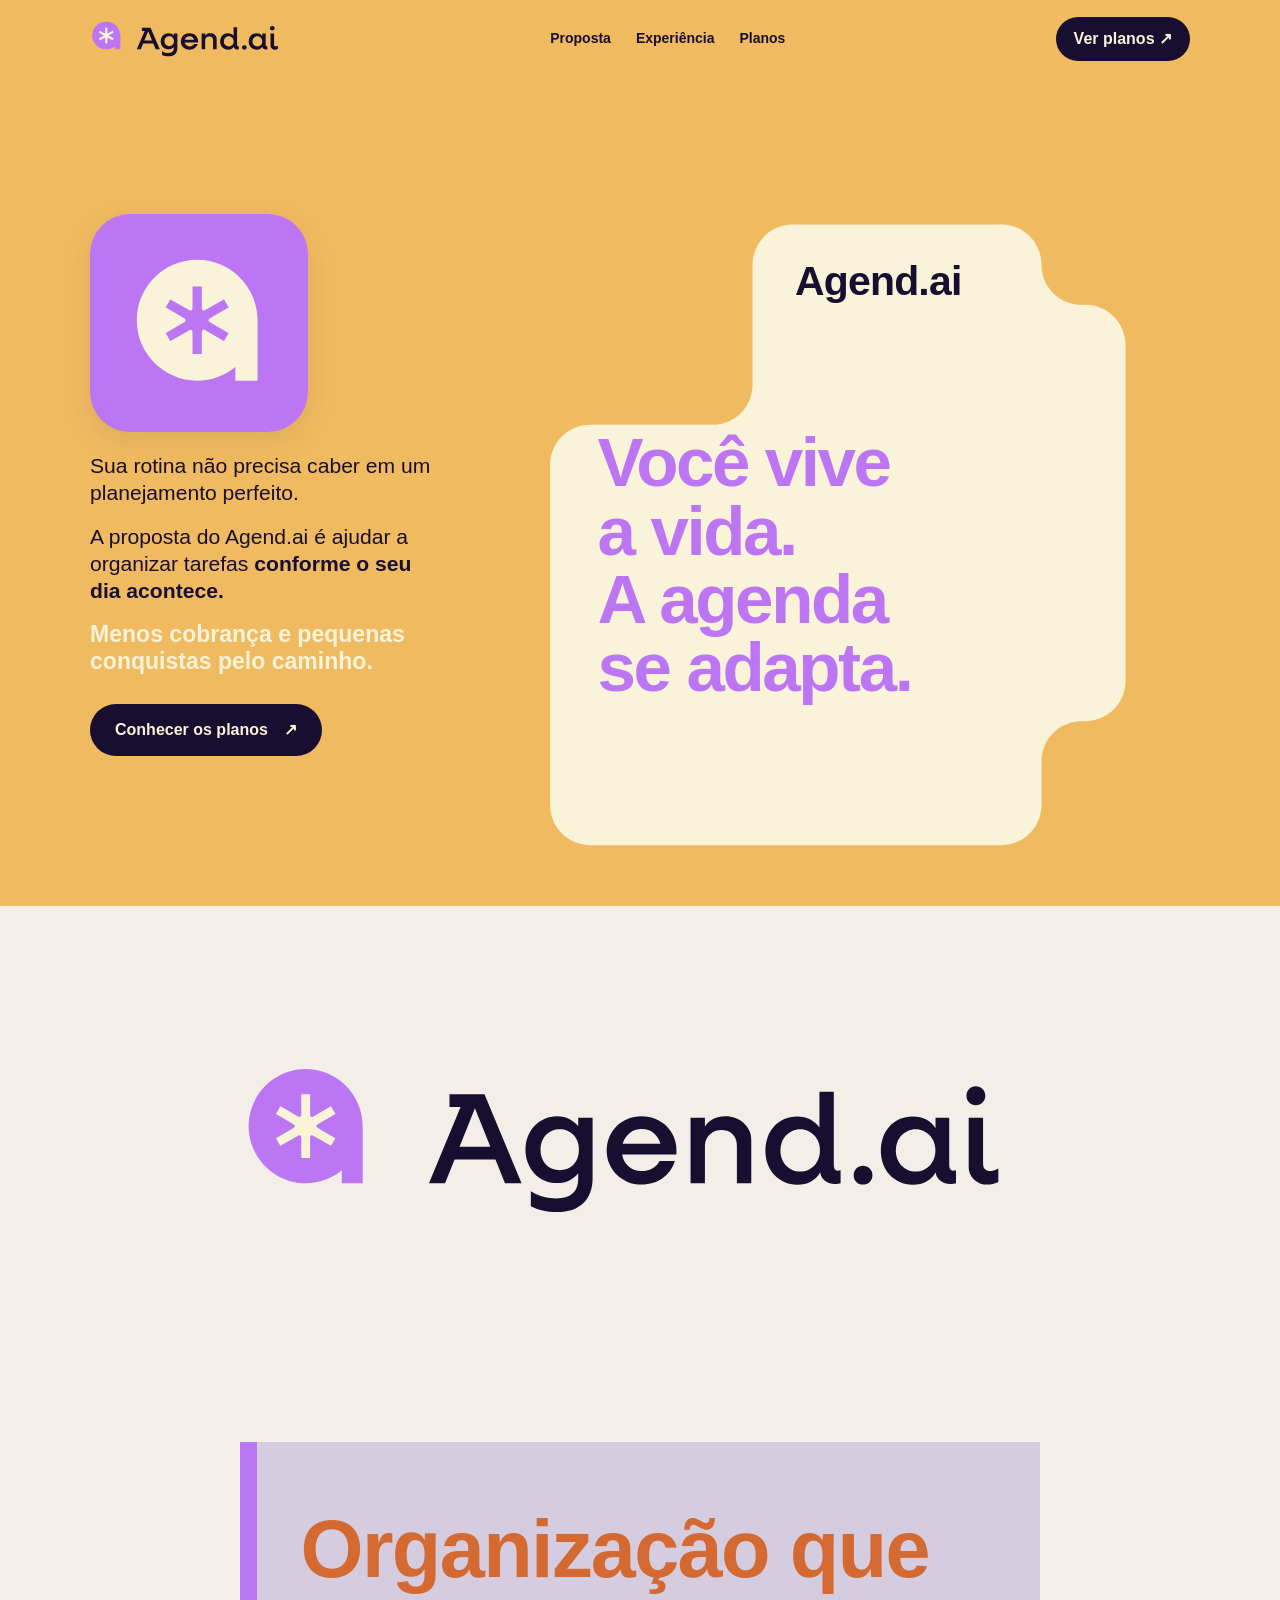
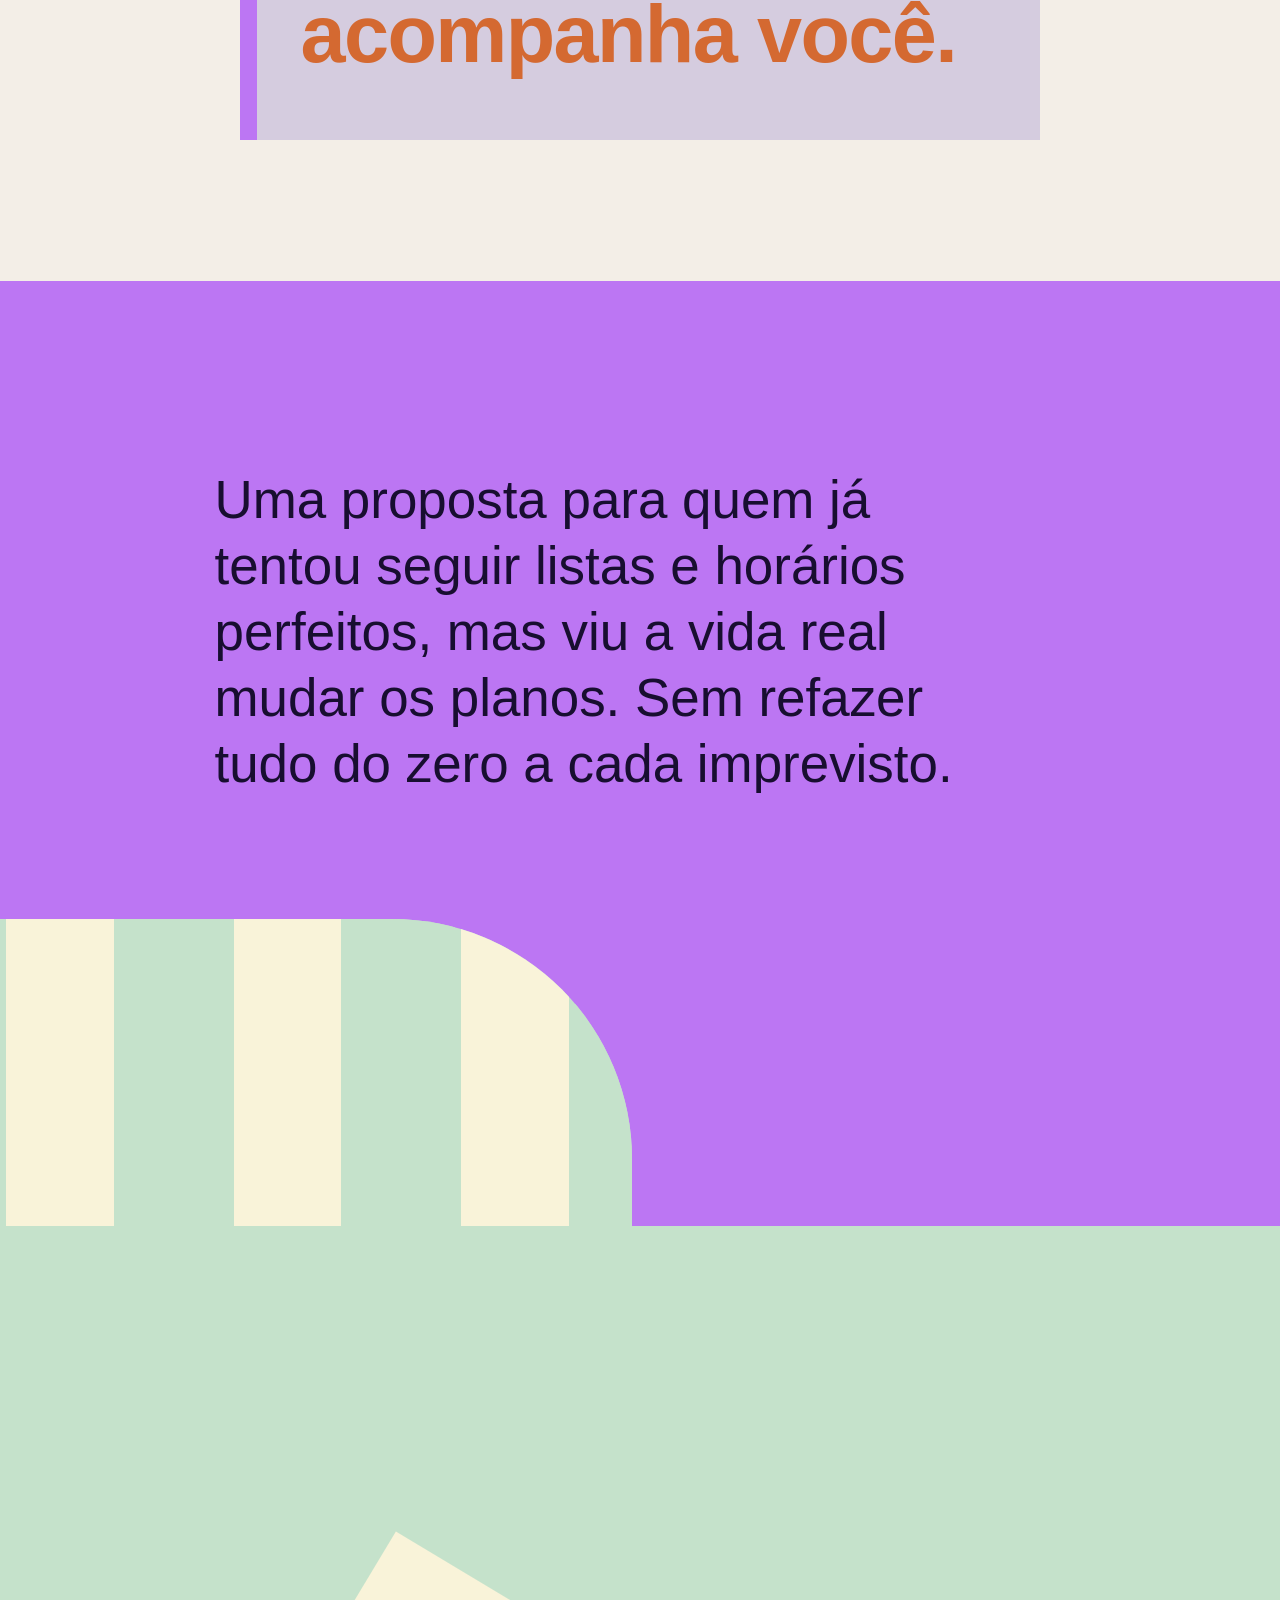
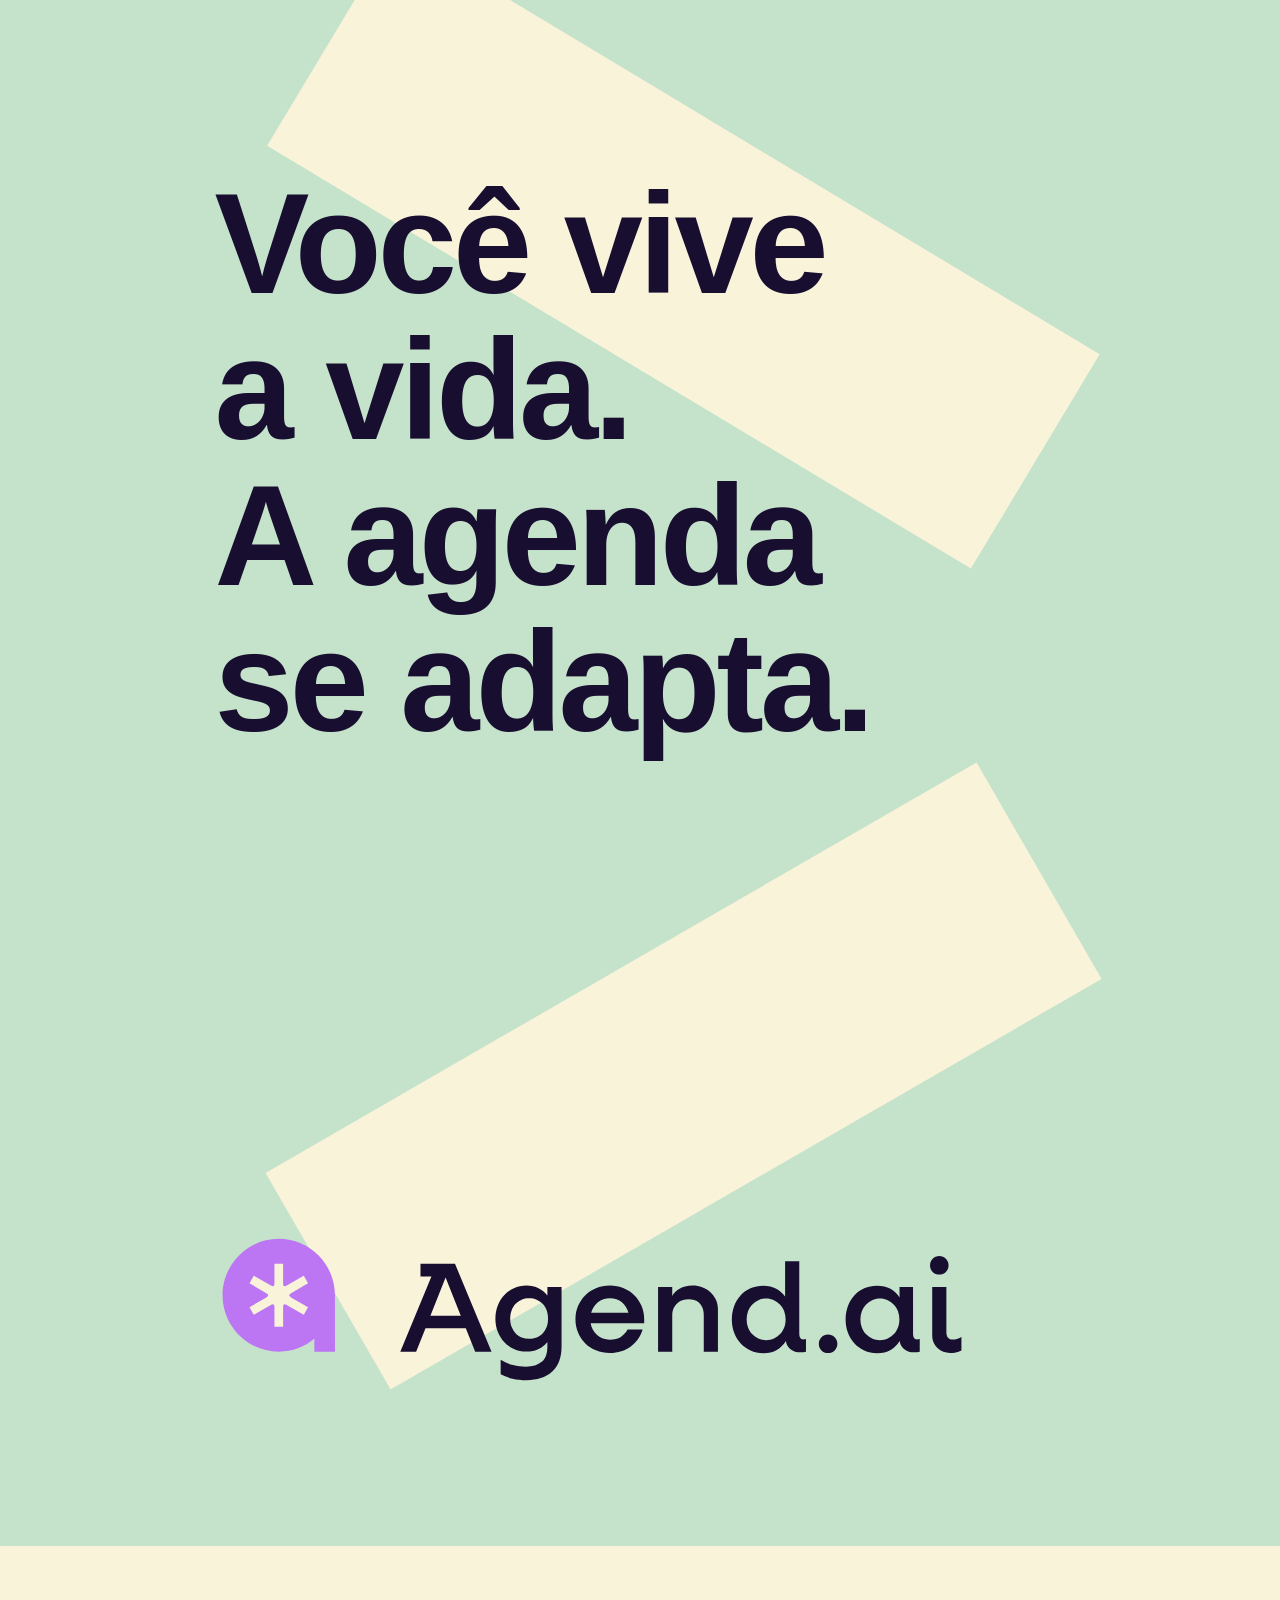
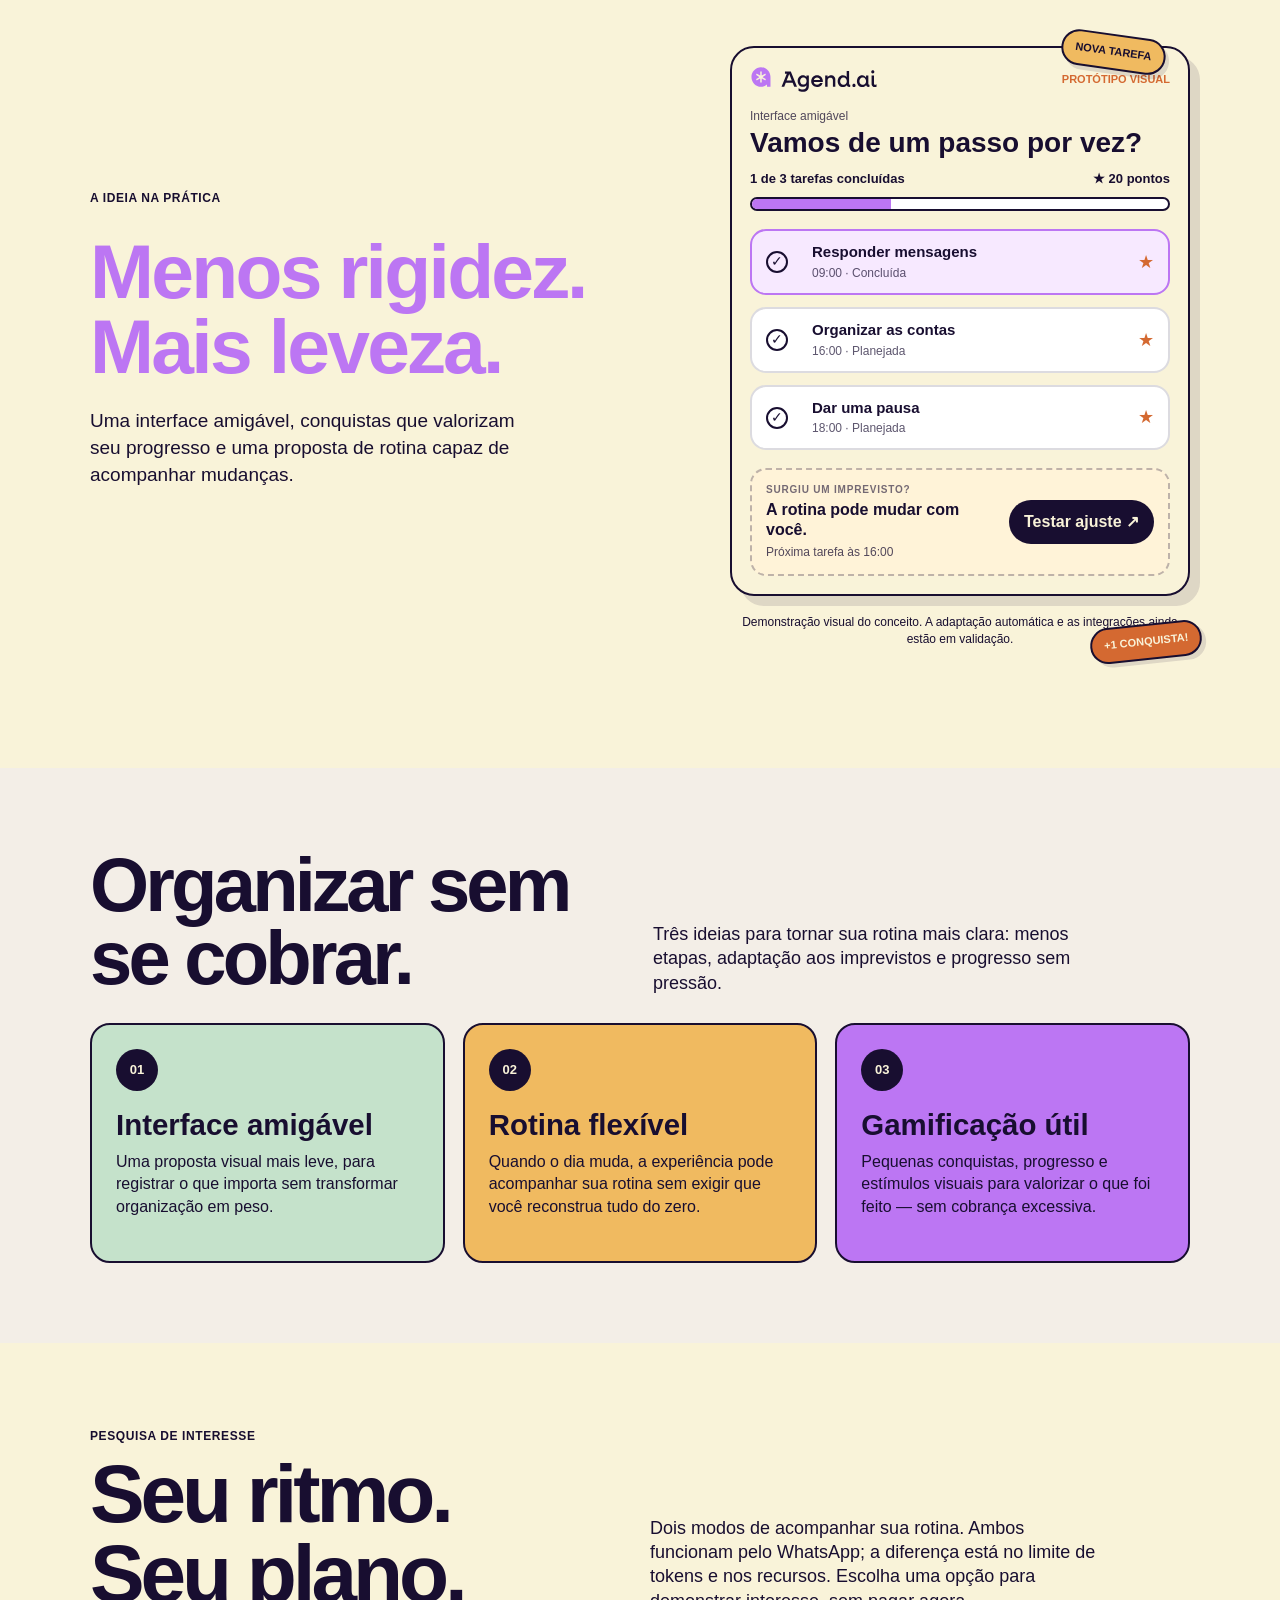
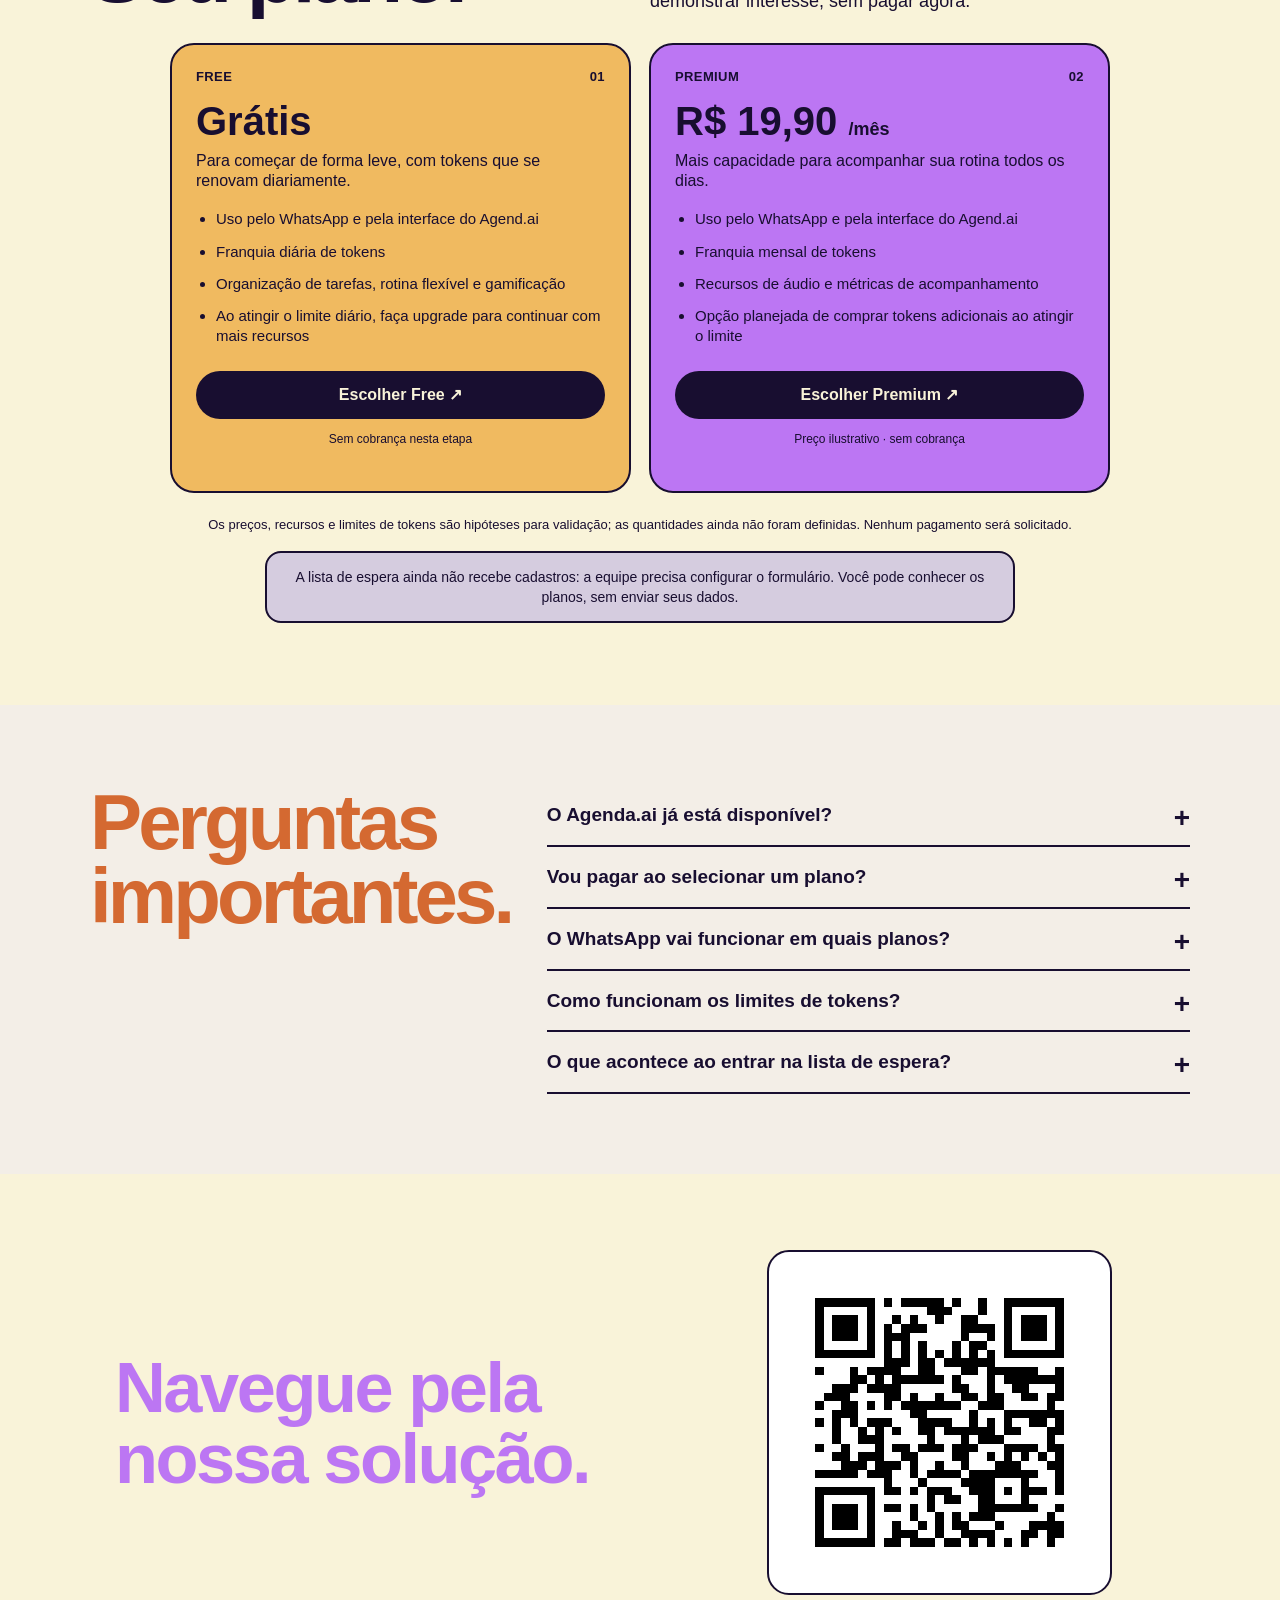
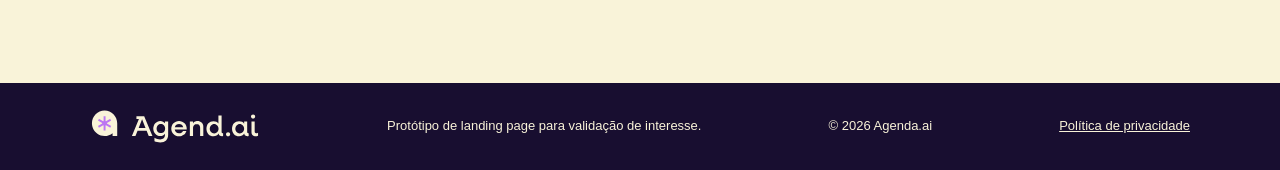
==== commit 8127aab6: "Adiciona QR Code do protótipo ao final da landing" ====
--- a/index.html
+++ b/index.html
@@ -191,6 +191,15 @@
       </div>
     </div>
   </section>
+
+  <section id="prototipo" class="prototype-qr-section" aria-labelledby="prototype-qr-heading">
+    <div class="wrap prototype-qr-layout">
+      <h2 id="prototype-qr-heading">Navegue pela<br>nossa solução.</h2>
+      <a class="prototype-qr-link" href="https://scanned.page/9UY1Gh" target="_blank" rel="noopener noreferrer" aria-label="Abrir protótipo navegável em nova aba">
+        <img src="prototipo-qr.svg" alt="QR Code para navegar pelo protótipo do Agend.ai" width="320" height="320" loading="lazy">
+      </a>
+    </div>
+  </section>
 </main>
 
 <footer class="site-footer">
--- a/style.css
+++ b/style.css
@@ -348,3 +348,17 @@
  .hero-art h1{font-size:9.65vw}
 }
 @media(prefers-reduced-motion:reduce){.hero-cta{transition:none}}
+
+/* QR Code do protótipo — cores e tipografia da identidade Agend.ai */
+.prototype-qr-section{background:var(--cream);padding:76px 0 88px}
+.prototype-qr-layout{display:grid;grid-template-columns:minmax(0,1fr) auto;align-items:center;justify-content:space-between;gap:40px;max-width:1050px}
+.prototype-qr-layout h2{margin:0;color:var(--purple);font-size:clamp(43px,5.5vw,76px);line-height:1.01;letter-spacing:-.035em}
+.prototype-qr-link{display:block;width:min(100%,345px);padding:12px;background:#fff;border:2px solid var(--ink);border-radius:22px}
+.prototype-qr-link img{display:block;width:100%;height:auto;aspect-ratio:1/1}
+.prototype-qr-link:focus-visible{outline:3px solid var(--ink);outline-offset:5px}
+@media(max-width:700px){
+ .prototype-qr-section{padding:60px 0 70px}
+ .prototype-qr-layout{grid-template-columns:1fr;justify-items:center;gap:28px}
+ .prototype-qr-layout h2{text-align:center;font-size:clamp(42px,10vw,64px)}
+ .prototype-qr-link{width:min(100%,310px)}
+}
